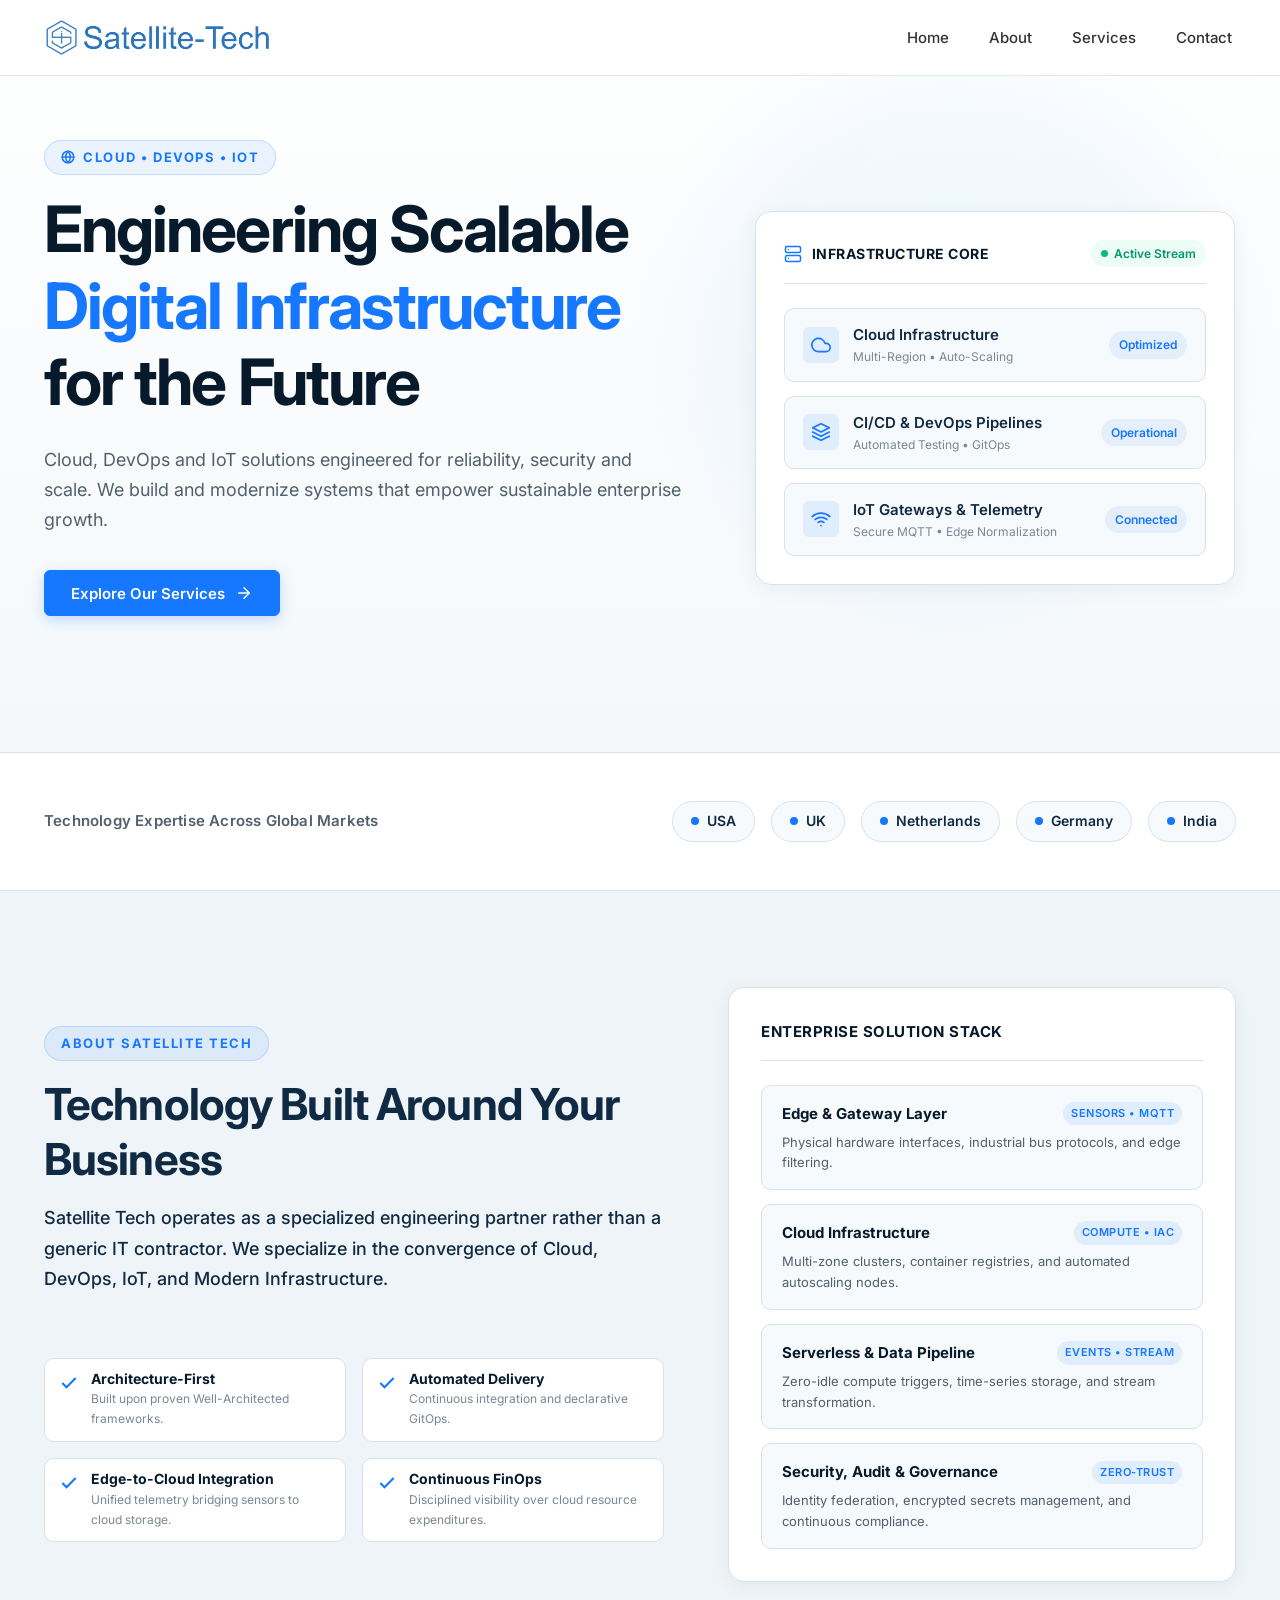
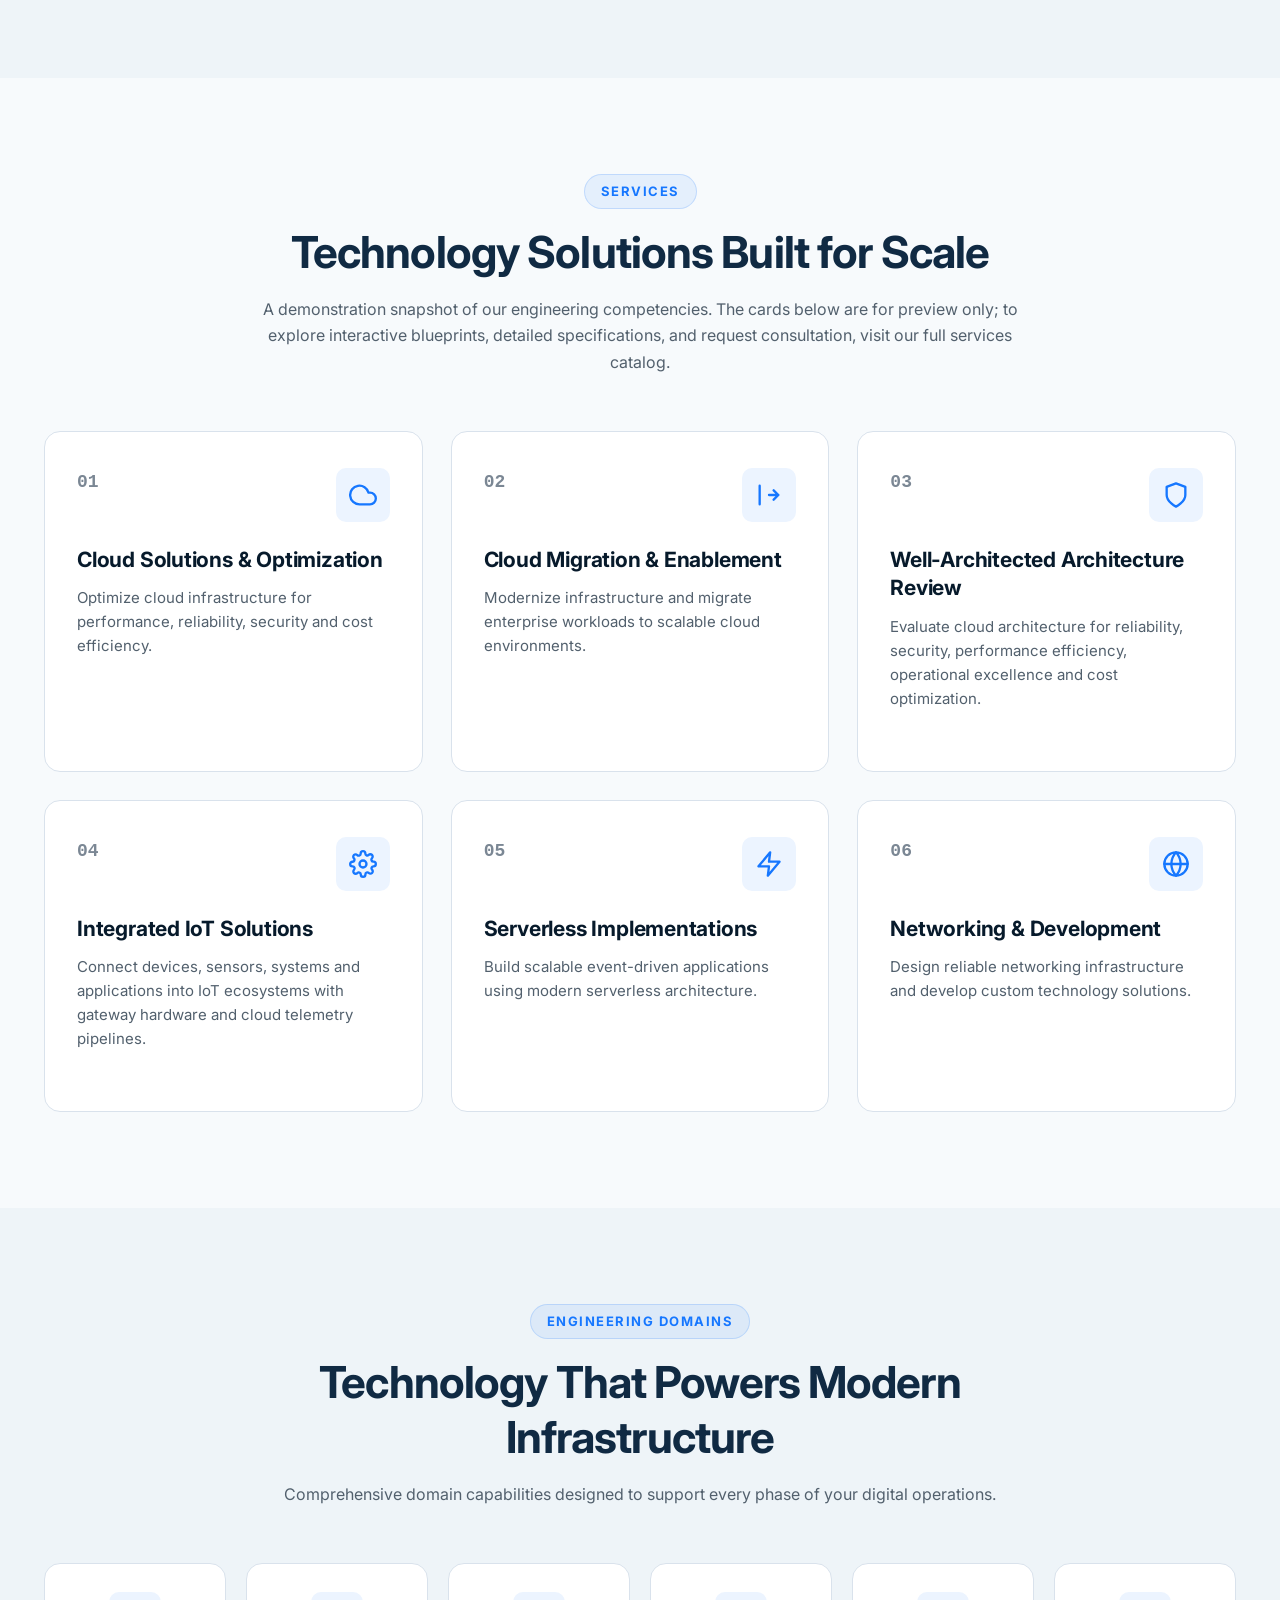
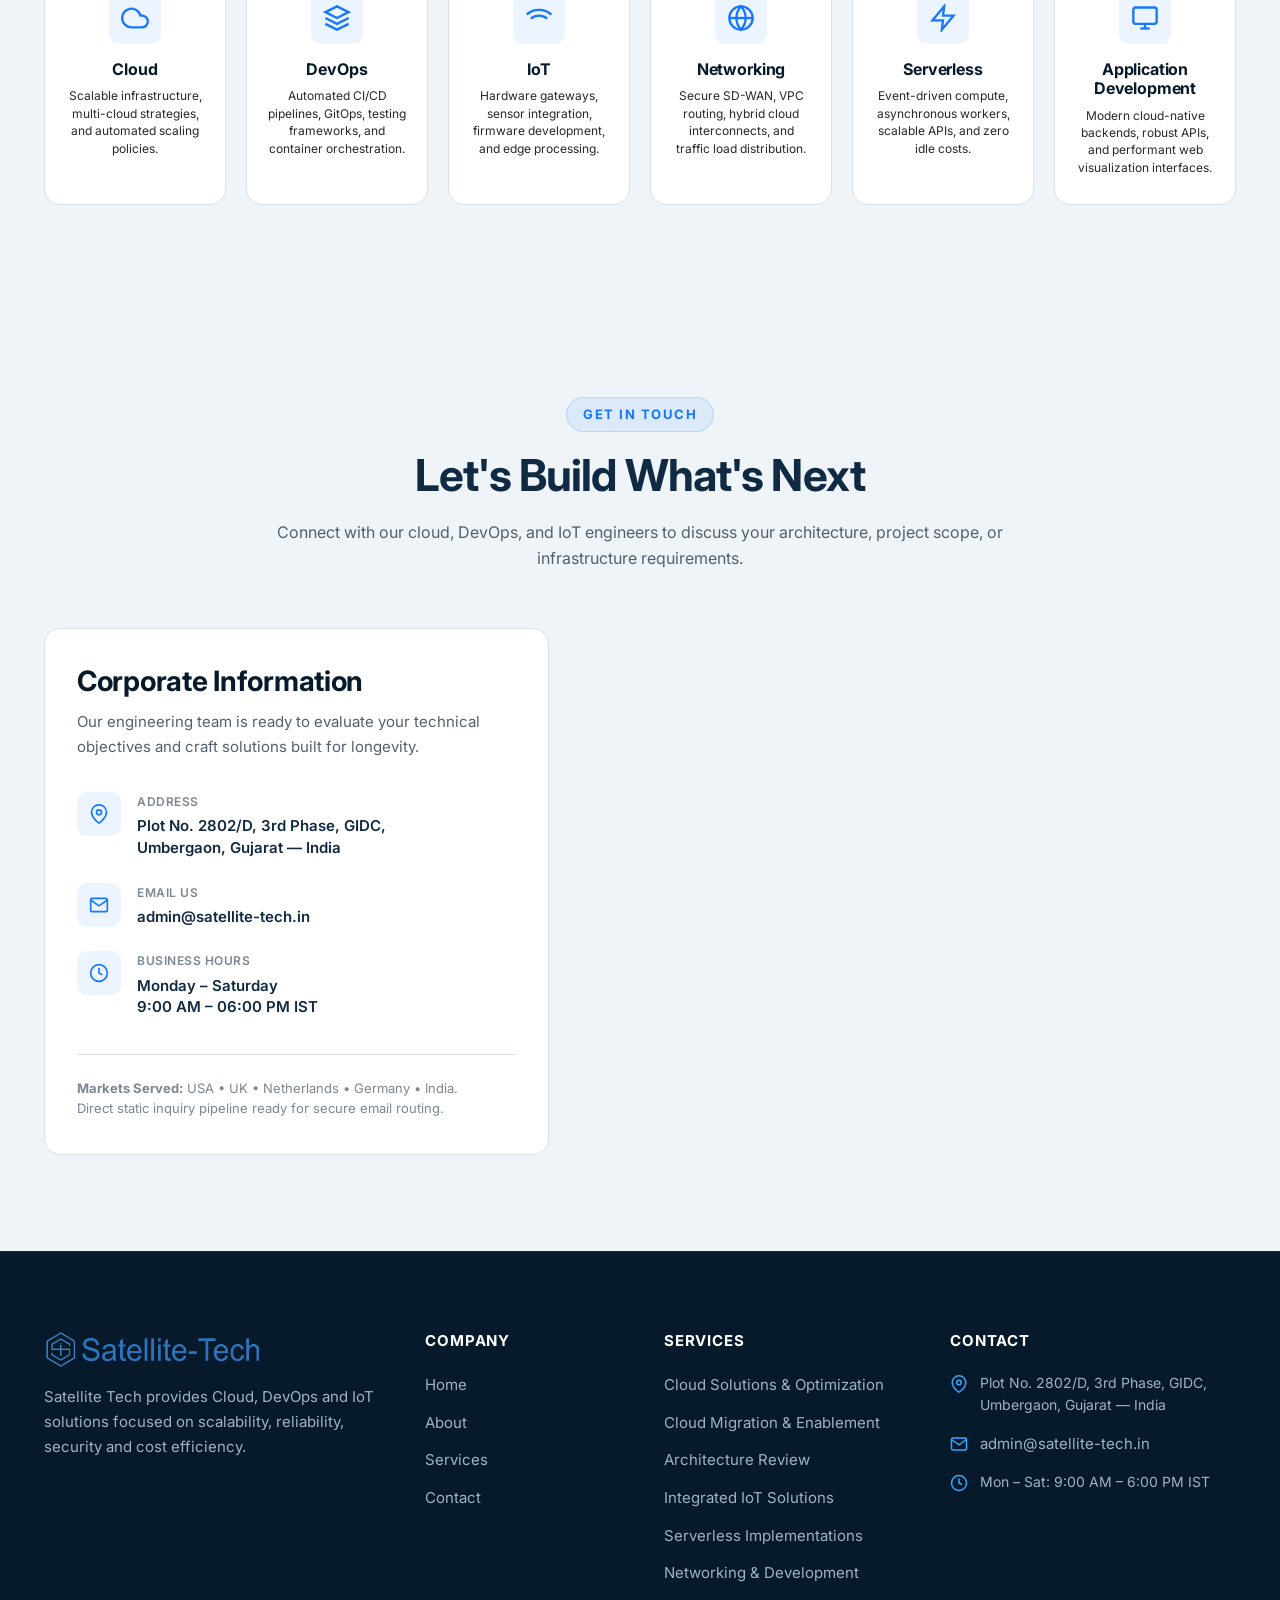
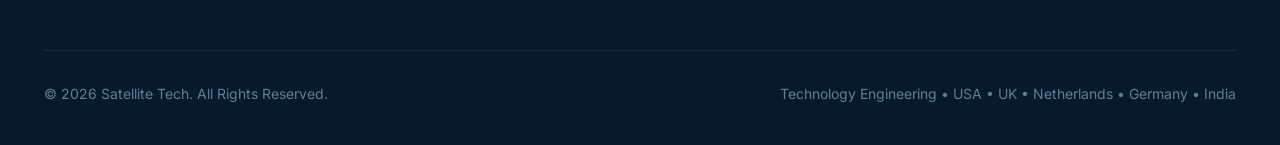
==== index.html @ b2ad5c47 "first commit" ====
<!DOCTYPE html>
<html lang="en">
<head>
  <meta charset="UTF-8">
  <meta name="viewport" content="width=device-width, initial-scale=1.0">
  <title>Satellite Tech | Cloud, DevOps &amp; IoT Solutions</title>
  
  <!-- SEO & OpenGraph Meta Tags -->
  <meta name="description" content="Satellite Tech delivers scalable, secure and cost-efficient Cloud, DevOps, IoT, serverless and networking solutions for modern businesses.">
  <meta name="keywords" content="Cloud Solutions, DevOps, IoT Solutions, Cloud Migration, Well-Architected Review, Serverless, Infrastructure Engineering">
  <meta name="author" content="Satellite Tech">
  
  <meta property="og:title" content="Satellite Tech | Cloud, DevOps &amp; IoT Solutions">
  <meta property="og:description" content="Engineering scalable, reliable and secure digital infrastructure for the future. Cloud, DevOps and IoT solutions built for scale.">
  <meta property="og:type" content="website">
  <meta property="og:url" content="https://satellite-tech.in">
  <meta property="og:image" content="images/logo.png">
  
  <meta name="twitter:card" content="summary_large_image">
  <meta name="twitter:title" content="Satellite Tech | Cloud, DevOps &amp; IoT Solutions">
  <meta name="twitter:description" content="Cloud, DevOps and IoT solutions engineered for reliability, security and scale.">
  
  <link rel="icon" type="image/svg+xml" href="favicon.png">
  
  <!-- Google Fonts: Inter -->
  <link rel="preconnect" href="https://fonts.googleapis.com">
  <link rel="preconnect" href="https://fonts.gstatic.com" crossorigin>
  <link href="https://fonts.googleapis.com/css2?family=Inter:wght@400;500;600;700&display=swap" rel="stylesheet">
  
  <!-- Main Stylesheet -->
  <link rel="stylesheet" href="css/style.css">
  
  <!-- Main JavaScript Engine -->
  <script src="js/script.js" defer></script>
</head>
<body>

  <header class="navbar" id="navbar">
    <div class="container navbar__inner">
      <a href="index.html" class="navbar__brand" aria-label="Satellite Tech Home">
        <img src="images/logo.png" alt="Satellite Tech Logo" class="navbar__logo" width="210" height="42">
      </a>
      
      <nav class="navbar__menu" id="nav-menu" aria-label="Primary Navigation">
        <a href="index.html" class="navbar__link active">Home</a>
        <a href="about.html" class="navbar__link">About</a>
        <a href="services.html" class="navbar__link">Services</a>
     
        <a href="contact.html" class="navbar__link">Contact</a>
      </nav>

          <button
            class="navbar__toggle"
            type="button"
            aria-label="Open navigation menu"
            aria-expanded="false"
            aria-controls="nav-menu">
            <span></span>
            <span></span>
            <span></span>
          </button>
    </div>
  </header>

  <main>
    <!-- =======================================================================
         HERO SECTION
         ======================================================================= -->
    <section class="hero" id="hero">
      <div class="container">
        <div class="hero__grid">
          <div class="hero__content reveal">
            <div class="section-tag">
              <svg width="14" height="14" viewBox="0 0 24 24" fill="none" stroke="currentColor" stroke-width="2.5" stroke-linecap="round" stroke-linejoin="round">
                <circle cx="12" cy="12" r="10"></circle>
                <line x1="2" y1="12" x2="22" y2="12"></line>
                <path d="M12 2a15.3 15.3 0 0 1 4 10 15.3 15.3 0 0 1-4 10 15.3 15.3 0 0 1-4-10 15.3 15.3 0 0 1 4-10z"></path>
              </svg>
              CLOUD &bull; DEVOPS &bull; IoT
            </div>
            
            <h1 class="hero__headline">
              Engineering Scalable <span class="hero__headline-accent">Digital Infrastructure</span> for the Future
            </h1>
            
            <p class="hero__lead">
              Cloud, DevOps and IoT solutions engineered for reliability, security and scale. We build and modernize systems that empower sustainable enterprise growth.
            </p>
            
            <div class="hero__actions">
              <a href="services.html" class="btn btn-primary">
                Explore Our Services
                <svg width="18" height="18" viewBox="0 0 24 24" fill="none" stroke="currentColor" stroke-width="2" stroke-linecap="round" stroke-linejoin="round">
                  <line x1="5" y1="12" x2="19" y2="12"></line>
                  <polyline points="12 5 19 12 12 19"></polyline>
                </svg>
              </a>
            </div>
          </div>

          <!-- Hero Abstract Visual -->
          <div class="hero__visual reveal reveal-delay-1">
            <div class="hero-schematic">
              <div class="schematic__header">
                <div class="schematic__title">
                  <svg width="18" height="18" viewBox="0 0 24 24" fill="none" stroke="#1677FF" stroke-width="2" stroke-linecap="round" stroke-linejoin="round">
                    <rect x="2" y="2" width="20" height="8" rx="2" ry="2"></rect>
                    <rect x="2" y="14" width="20" height="8" rx="2" ry="2"></rect>
                    <line x1="6" y1="6" x2="6.01" y2="6"></line>
                    <line x1="6" y1="18" x2="6.01" y2="18"></line>
                  </svg>
                  <span>Infrastructure Core</span>
                </div>
                <span class="schematic__live-badge">
                  <span class="live-dot"></span>
                  Active Stream
                </span>
              </div>

              <div class="schematic__nodes">
                <div class="schematic__node-card">
                  <div class="schematic__node-info">
                    <div class="schematic__node-icon">
                      <svg width="20" height="20" viewBox="0 0 24 24" fill="none" stroke="currentColor" stroke-width="2" stroke-linecap="round" stroke-linejoin="round">
                        <path d="M18 10h-1.26A8 8 0 1 0 9 20h9a5 5 0 0 0 0-10z"></path>
                      </svg>
                    </div>
                    <div>
                      <div class="schematic__node-title">Cloud Infrastructure</div>
                      <div class="schematic__node-metric">Multi-Region &bull; Auto-Scaling</div>
                    </div>
                  </div>
                  <span class="schematic__node-status">Optimized</span>
                </div>

                <div class="schematic__node-card">
                  <div class="schematic__node-info">
                    <div class="schematic__node-icon">
                      <svg width="20" height="20" viewBox="0 0 24 24" fill="none" stroke="currentColor" stroke-width="2" stroke-linecap="round" stroke-linejoin="round">
                        <polygon points="12 2 2 7 12 12 22 7 12 2"></polygon>
                        <polyline points="2 17 12 22 22 17"></polyline>
                        <polyline points="2 12 12 17 22 12"></polyline>
                      </svg>
                    </div>
                    <div>
                      <div class="schematic__node-title">CI/CD &amp; DevOps Pipelines</div>
                      <div class="schematic__node-metric">Automated Testing &bull; GitOps</div>
                    </div>
                  </div>
                  <span class="schematic__node-status">Operational</span>
                </div>

                <div class="schematic__node-card">
                  <div class="schematic__node-info">
                    <div class="schematic__node-icon">
                      <svg width="20" height="20" viewBox="0 0 24 24" fill="none" stroke="currentColor" stroke-width="2" stroke-linecap="round" stroke-linejoin="round">
                        <path d="M5 12.55a11 11 0 0 1 14.08 0"></path>
                        <path d="M1.42 9a16 16 0 0 1 21.16 0"></path>
                        <path d="M8.53 16.11a6 6 0 0 1 6.95 0"></path>
                        <line x1="12" y1="20" x2="12.01" y2="20"></line>
                      </svg>
                    </div>
                    <div>
                      <div class="schematic__node-title">IoT Gateways &amp; Telemetry</div>
                      <div class="schematic__node-metric">Secure MQTT &bull; Edge Normalization</div>
                    </div>
                  </div>
                  <span class="schematic__node-status">Connected</span>
                </div>
              </div>
            </div>
          </div>
        </div>
      </div>
    </section>

    <!-- =======================================================================
         TRUST / GLOBAL PRESENCE SECTION
         ======================================================================= -->
    <section class="trust" aria-label="Global Presence">
      <div class="container">
        <div class="trust__inner">
          <div class="trust__label">
            Technology Expertise Across Global Markets
          </div>
          <div class="trust__markets">
            <div class="market-badge">
              <span class="market-dot"></span>
              <span>USA</span>
            </div>
            <div class="market-badge">
              <span class="market-dot"></span>
              <span>UK</span>
            </div>
            <div class="market-badge">
              <span class="market-dot"></span>
              <span>Netherlands</span>
            </div>
            <div class="market-badge">
              <span class="market-dot"></span>
              <span>Germany</span>
            </div>
            <div class="market-badge">
              <span class="market-dot"></span>
              <span>India</span>
            </div>
          </div>
        </div>
      </div>
    </section>

    <!-- =======================================================================
         ABOUT SECTION
         ======================================================================= -->
    <section class="section section--light" id="about">
      <div class="container">
        <div class="about__grid">
          <!-- Left: Narrative -->
          <div class="reveal">
            <div class="section-tag">About Satellite Tech</div>
            <h2 class="section-title">Technology Built Around Your Business</h2>
            <p class="about__lead">
              Satellite Tech operates as a specialized engineering partner rather than a generic IT contractor. We specialize in the convergence of Cloud, DevOps, IoT, and Modern Infrastructure.
              <br>
              <br>
            </p>

            <div class="about__pillars">
              <div class="pillar-item">
                <div class="pillar-icon">
                  <svg width="20" height="20" viewBox="0 0 24 24" fill="none" stroke="currentColor" stroke-width="2.5"><polyline points="20 6 9 17 4 12"></polyline></svg>
                </div>
                <div>
                  <h5>Architecture-First</h5>
                  <p>Built upon proven Well-Architected frameworks.</p>
                </div>
              </div>

              <div class="pillar-item">
                <div class="pillar-icon">
                  <svg width="20" height="20" viewBox="0 0 24 24" fill="none" stroke="currentColor" stroke-width="2.5"><polyline points="20 6 9 17 4 12"></polyline></svg>
                </div>
                <div>
                  <h5>Automated Delivery</h5>
                  <p>Continuous integration and declarative GitOps.</p>
                </div>
              </div>

              <div class="pillar-item">
                <div class="pillar-icon">
                  <svg width="20" height="20" viewBox="0 0 24 24" fill="none" stroke="currentColor" stroke-width="2.5"><polyline points="20 6 9 17 4 12"></polyline></svg>
                </div>
                <div>
                  <h5>Edge-to-Cloud Integration</h5>
                  <p>Unified telemetry bridging sensors to cloud storage.</p>
                </div>
              </div>

              <div class="pillar-item">
                <div class="pillar-icon">
                  <svg width="20" height="20" viewBox="0 0 24 24" fill="none" stroke="currentColor" stroke-width="2.5"><polyline points="20 6 9 17 4 12"></polyline></svg>
                </div>
                <div>
                  <h5>Continuous FinOps</h5>
                  <p>Disciplined visibility over cloud resource expenditures.</p>
                </div>
              </div>
            </div>
          </div>

          <!-- Right: Architecture Stack Schematic -->
          <div class="reveal reveal-delay-1">
            <div class="about__visual-card">
              <div class="about-schematic__header">
                <span class="about-schematic__title">Enterprise Solution Stack</span>
              </div>

              <div class="about-schematic__layers">
                <div class="schematic-layer">
                  <div class="schematic-layer__top">
                    <span class="schematic-layer__name">Edge &amp; Gateway Layer</span>
                    <span class="schematic-layer__badge">Sensors &bull; MQTT</span>
                  </div>
                  <div class="schematic-layer__desc">Physical hardware interfaces, industrial bus protocols, and edge filtering.</div>
                </div>

                <div class="schematic-layer">
                  <div class="schematic-layer__top">
                    <span class="schematic-layer__name">Cloud Infrastructure</span>
                    <span class="schematic-layer__badge">Compute &bull; IaC</span>
                  </div>
                  <div class="schematic-layer__desc">Multi-zone clusters, container registries, and automated autoscaling nodes.</div>
                </div>

                <div class="schematic-layer">
                  <div class="schematic-layer__top">
                    <span class="schematic-layer__name">Serverless &amp; Data Pipeline</span>
                    <span class="schematic-layer__badge">Events &bull; Stream</span>
                  </div>
                  <div class="schematic-layer__desc">Zero-idle compute triggers, time-series storage, and stream transformation.</div>
                </div>

                <div class="schematic-layer">
                  <div class="schematic-layer__top">
                    <span class="schematic-layer__name">Security, Audit &amp; Governance</span>
                    <span class="schematic-layer__badge">Zero-Trust</span>
                  </div>
                  <div class="schematic-layer__desc">Identity federation, encrypted secrets management, and continuous compliance.</div>
                </div>
              </div>
            </div>
          </div>
        </div>
      </div>
    </section>

    <section class="section" id="services">
      <div class="container">
        <div class="section-header reveal">
          <div class="section-tag">Services</div>
          <h2 class="section-title">Technology Solutions Built for Scale</h2>
          <p class="section-description">
            A demonstration snapshot of our engineering competencies. The cards below are for preview only; to explore interactive blueprints, detailed specifications, and request consultation, visit our full services catalog.
          </p>
        </div>

        <div class="services-grid">
          <!-- Service 01 (Demo Only) -->
          <article class="service-card">
            <div class="service-card__top">
              <span class="service-card__number">01</span>
              <div class="service-card__icon-wrapper" aria-hidden="true">
                <svg width="28" height="28" viewBox="0 0 24 24" fill="none" stroke="currentColor" stroke-width="2" stroke-linecap="round" stroke-linejoin="round">
                  <path d="M18 10h-1.26A8 8 0 1 0 9 20h9a5 5 0 0 0 0-10z"></path>
                </svg>
              </div>
            </div>
            <h3 class="service-card__title">Cloud Solutions &amp; Optimization</h3>
            <p class="service-card__description">
              Optimize cloud infrastructure for performance, reliability, security and cost efficiency.
            </p>
            <!-- <div class="service-card__features">
              <div class="service-card__feature-item">
                <svg width="14" height="14" viewBox="0 0 24 24" fill="none" stroke="currentColor" stroke-width="2.5"><polyline points="20 6 9 17 4 12"></polyline></svg>
                <span>Infrastructure as Code (IaC)</span>
              </div>
              <div class="service-card__feature-item">
                <svg width="14" height="14" viewBox="0 0 24 24" fill="none" stroke="currentColor" stroke-width="2.5"><polyline points="20 6 9 17 4 12"></polyline></svg>
                <span>FinOps &amp; Resource Right-Sizing</span>
              </div>
            </div> -->

          </article>

          <!-- Service 02 (Demo Only) -->
          <article class="service-card ">
            <div class="service-card__top">
              <span class="service-card__number">02</span>
              <div class="service-card__icon-wrapper" aria-hidden="true">
                <svg width="28" height="28" viewBox="0 0 24 24" fill="none" stroke="currentColor" stroke-width="2" stroke-linecap="round" stroke-linejoin="round">
                  <path d="M16 16l4-4-4-4M12 12h8M4 4v16"></path>
                </svg>
              </div>
            </div>
            <h3 class="service-card__title">Cloud Migration &amp; Enablement</h3>
            <p class="service-card__description">
              Modernize infrastructure and migrate enterprise workloads to scalable cloud environments.
            </p>
            <!-- <div class="service-card__features">
              <div class="service-card__feature-item">
                <svg width="14" height="14" viewBox="0 0 24 24" fill="none" stroke="currentColor" stroke-width="2.5"><polyline points="20 6 9 17 4 12"></polyline></svg>
                <span>Workload Discovery &amp; Readiness</span>
              </div>
              <div class="service-card__feature-item">
                <svg width="14" height="14" viewBox="0 0 24 24" fill="none" stroke="currentColor" stroke-width="2.5"><polyline points="20 6 9 17 4 12"></polyline></svg>
                <span>Zero-Downtime Data Cutover</span>
              </div>
            </div> -->

          </article>

          <!-- Service 03 (Demo Only) -->
          <article class="service-card">
            <div class="service-card__top">
              <span class="service-card__number">03</span>
              <div class="service-card__icon-wrapper" aria-hidden="true">
                <svg width="28" height="28" viewBox="0 0 24 24" fill="none" stroke="currentColor" stroke-width="2" stroke-linecap="round" stroke-linejoin="round">
                  <path d="M12 22s8-4 8-10V5l-8-3-8 3v7c0 6 8 10 8 10z"></path>
                </svg>
              </div>
            </div>
            <h3 class="service-card__title">Well-Architected Architecture Review</h3>
            <p class="service-card__description">
              Evaluate cloud architecture for reliability, security, performance efficiency, operational excellence and cost optimization.
            </p>
            <!-- <div class="service-card__features">
              <div class="service-card__feature-item">
                <svg width="14" height="14" viewBox="0 0 24 24" fill="none" stroke="currentColor" stroke-width="2.5"><polyline points="20 6 9 17 4 12"></polyline></svg>
                <span>Full 5-Pillar Architectural Audit</span>
              </div>
              <div class="service-card__feature-item">
                <svg width="14" height="14" viewBox="0 0 24 24" fill="none" stroke="currentColor" stroke-width="2.5"><polyline points="20 6 9 17 4 12"></polyline></svg>
                <span>Remediation Roadmap &amp; Risk Matrix</span>
              </div>
            </div> -->

          </article>

          <!-- Service 04 (Demo Only) -->
          <article class="service-card">
            <div class="service-card__top">
              <span class="service-card__number">04</span>
              <div class="service-card__icon-wrapper" aria-hidden="true">
                <svg width="28" height="28" viewBox="0 0 24 24" fill="none" stroke="currentColor" stroke-width="2" stroke-linecap="round" stroke-linejoin="round">
                  <circle cx="12" cy="12" r="3"></circle>
                  <path d="M19.4 15a1.65 1.65 0 0 0 .33 1.82l.06.06a2 2 0 0 1 0 2.83 2 2 0 0 1-2.83 0l-.06-.06a1.65 1.65 0 0 0-1.82-.33 1.65 1.65 0 0 0-1 1.51V21a2 2 0 0 1-2 2 2 2 0 0 1-2-2v-.09A1.65 1.65 0 0 0 9 19.4a1.65 1.65 0 0 0-1.82.33l-.06.06a2 2 0 0 1-2.83 0 2 2 0 0 1 0-2.83l.06-.06a1.65 1.65 0 0 0 .33-1.82 1.65 1.65 0 0 0-1.51-1H3a2 2 0 0 1-2-2 2 2 0 0 1 2-2h.09A1.65 1.65 0 0 0 4.6 9a1.65 1.65 0 0 0-.33-1.82l-.06-.06a2 2 0 0 1 0-2.83 2 2 0 0 1 2.83 0l.06.06a1.65 1.65 0 0 0 1.82.33H9a1.65 1.65 0 0 0 1-1.51V3a2 2 0 0 1 2-2 2 2 0 0 1 2 2v.09a1.65 1.65 0 0 0 1 1.51 1.65 1.65 0 0 0 1.82-.33l.06-.06a2 2 0 0 1 2.83 0 2 2 0 0 1 0 2.83l-.06.06a1.65 1.65 0 0 0-.33 1.82V9a1.65 1.65 0 0 0 1.51 1H21a2 2 0 0 1 2 2 2 2 0 0 1-2 2h-.09a1.65 1.65 0 0 0-1.51 1z"></path>
                </svg>
              </div>
            </div>
            <h3 class="service-card__title">Integrated IoT Solutions</h3>
            <p class="service-card__description">
              Connect devices, sensors, systems and applications into IoT ecosystems with gateway hardware and cloud telemetry pipelines.
            </p>
            <!-- <div class="service-card__features">
              <div class="service-card__feature-item">
                <svg width="14" height="14" viewBox="0 0 24 24" fill="none" stroke="currentColor" stroke-width="2.5"><polyline points="20 6 9 17 4 12"></polyline></svg>
                <span>Gateway Hardware &amp; Sensor Interfacing</span>
              </div>
              <div class="service-card__feature-item">
                <svg width="14" height="14" viewBox="0 0 24 24" fill="none" stroke="currentColor" stroke-width="2.5"><polyline points="20 6 9 17 4 12"></polyline></svg>
                <span>Cloud Ingestion &amp; Live Telemetry</span>
              </div>
            </div> -->

          </article>

          <!-- Service 05 (Demo Only) -->
          <article class="service-card">
            <div class="service-card__top">
              <span class="service-card__number">05</span>
              <div class="service-card__icon-wrapper" aria-hidden="true">
                <svg width="28" height="28" viewBox="0 0 24 24" fill="none" stroke="currentColor" stroke-width="2" stroke-linecap="round" stroke-linejoin="round">
                  <polygon points="13 2 3 14 12 14 11 22 21 10 12 10 13 2"></polygon>
                </svg>
              </div>
            </div>
            <h3 class="service-card__title">Serverless Implementations</h3>
            <p class="service-card__description">
              Build scalable event-driven applications using modern serverless architecture.
            </p>
            <!-- <div class="service-card__features">
              <div class="service-card__feature-item">
                <svg width="14" height="14" viewBox="0 0 24 24" fill="none" stroke="currentColor" stroke-width="2.5"><polyline points="20 6 9 17 4 12"></polyline></svg>
                <span>Event-Driven Microservices</span>
              </div>
              <div class="service-card__feature-item">
                <svg width="14" height="14" viewBox="0 0 24 24" fill="none" stroke="currentColor" stroke-width="2.5"><polyline points="20 6 9 17 4 12"></polyline></svg>
                <span>Zero-Idle Compute Architecture</span>
              </div>
            </div> -->

          </article>

          <!-- Service 06 (Demo Only) -->
          <article class="service-card">
            <div class="service-card__top">
              <span class="service-card__number">06</span>
              <div class="service-card__icon-wrapper" aria-hidden="true">
                <svg width="28" height="28" viewBox="0 0 24 24" fill="none" stroke="currentColor" stroke-width="2" stroke-linecap="round" stroke-linejoin="round">
                  <circle cx="12" cy="12" r="10"></circle>
                  <line x1="2" y1="12" x2="22" y2="12"></line>
                  <path d="M12 2a15.3 15.3 0 0 1 4 10 15.3 15.3 0 0 1-4 10 15.3 15.3 0 0 1-4-10 15.3 15.3 0 0 1 4-10z"></path>
                </svg>
              </div>
            </div>
            <h3 class="service-card__title">Networking &amp; Development</h3>
            <p class="service-card__description">
              Design reliable networking infrastructure and develop custom technology solutions.
            </p>
            <!-- <div class="service-card__features">
              <div class="service-card__feature-item">
                <svg width="14" height="14" viewBox="0 0 24 24" fill="none" stroke="currentColor" stroke-width="2.5"><polyline points="20 6 9 17 4 12"></polyline></svg>
                <span>Hybrid Cloud &amp; SD-WAN Topologies</span>
              </div>
              <div class="service-card__feature-item">
                <svg width="14" height="14" viewBox="0 0 24 24" fill="none" stroke="currentColor" stroke-width="2.5"><polyline points="20 6 9 17 4 12"></polyline></svg>
                <span>High-Throughput API Engineering</span>
              </div>
            </div> -->

          </article>
        </div>


      </div>
    </section>

    <!-- =======================================================================
         TECHNOLOGY CAPABILITIES
         ======================================================================= -->
    <section class="section section--light" id="technology">
      <div class="container">
        <div class="section-header reveal">
          <div class="section-tag">Engineering Domains</div>
          <h2 class="section-title">Technology That Powers Modern Infrastructure</h2>
          <p class="section-description">
            Comprehensive domain capabilities designed to support every phase of your digital operations.
          </p>
        </div>

        <div class="tech-grid">
          <div class="tech-card reveal">
            <div class="tech-card__icon">
              <svg width="28" height="28" viewBox="0 0 24 24" fill="none" stroke="currentColor" stroke-width="2"><path d="M18 10h-1.26A8 8 0 1 0 9 20h9a5 5 0 0 0 0-10z"></path></svg>
            </div>
            <h3 class="tech-card__name">Cloud</h3>
            <p class="tech-card__desc">Scalable infrastructure, multi-cloud strategies, and automated scaling policies.</p>
          </div>

          <div class="tech-card reveal reveal-delay-1">
            <div class="tech-card__icon">
              <svg width="28" height="28" viewBox="0 0 24 24" fill="none" stroke="currentColor" stroke-width="2"><polygon points="12 2 2 7 12 12 22 7 12 2"></polygon><polyline points="2 17 12 22 22 17"></polyline><polyline points="2 12 12 17 22 12"></polyline></svg>
            </div>
            <h3 class="tech-card__name">DevOps</h3>
            <p class="tech-card__desc">Automated CI/CD pipelines, GitOps, testing frameworks, and container orchestration.</p>
          </div>

          <div class="tech-card reveal reveal-delay-2">
            <div class="tech-card__icon">
              <svg width="28" height="28" viewBox="0 0 24 24" fill="none" stroke="currentColor" stroke-width="2"><path d="M5 12.55a11 11 0 0 1 14.08 0"></path><path d="M1.42 9a16 16 0 0 1 21.16 0"></path><line x1="12" y1="20" x2="12.01" y2="20"></line></svg>
            </div>
            <h3 class="tech-card__name">IoT</h3>
            <p class="tech-card__desc">Hardware gateways, sensor integration, firmware development, and edge processing.</p>
          </div>

          <div class="tech-card reveal">
            <div class="tech-card__icon">
              <svg width="28" height="28" viewBox="0 0 24 24" fill="none" stroke="currentColor" stroke-width="2"><circle cx="12" cy="12" r="10"></circle><line x1="2" y1="12" x2="22" y2="12"></line><path d="M12 2a15.3 15.3 0 0 1 4 10 15.3 15.3 0 0 1-4 10 15.3 15.3 0 0 1-4-10 15.3 15.3 0 0 1 4-10z"></path></svg>
            </div>
            <h3 class="tech-card__name">Networking</h3>
            <p class="tech-card__desc">Secure SD-WAN, VPC routing, hybrid cloud interconnects, and traffic load distribution.</p>
          </div>

          <div class="tech-card reveal reveal-delay-1">
            <div class="tech-card__icon">
              <svg width="28" height="28" viewBox="0 0 24 24" fill="none" stroke="currentColor" stroke-width="2"><polygon points="13 2 3 14 12 14 11 22 21 10 12 10 13 2"></polygon></svg>
            </div>
            <h3 class="tech-card__name">Serverless</h3>
            <p class="tech-card__desc">Event-driven compute, asynchronous workers, scalable APIs, and zero idle costs.</p>
          </div>

          <div class="tech-card reveal reveal-delay-2">
            <div class="tech-card__icon">
              <svg width="28" height="28" viewBox="0 0 24 24" fill="none" stroke="currentColor" stroke-width="2"><rect x="2" y="3" width="20" height="14" rx="2" ry="2"></rect><line x1="8" y1="21" x2="16" y2="21"></line><line x1="12" y1="17" x2="12" y2="21"></line></svg>
            </div>
            <h3 class="tech-card__name">Application Development</h3>
            <p class="tech-card__desc">Modern cloud-native backends, robust APIs, and performant web visualization interfaces.</p>
          </div>
        </div>
      </div>
    </section>

    <!-- =======================================================================
         WORK PROCESS
         ======================================================================= -->
    
    <!-- =======================================================================
         CONTACT SECTION
         ======================================================================= -->
    <section class="section section--light" id="contact">
      <div class="container">
        <div class="section-header reveal">
          <div class="section-tag">Get in Touch</div>
          <h2 class="section-title">Let's Build What's Next</h2>
          <p class="section-description">
            Connect with our cloud, DevOps, and IoT engineers to discuss your architecture, project scope, or infrastructure requirements.
          </p>
        </div>

        <div class="contact__grid">

          
          <!-- Left: Contact Details -->
          <div class="service-card">
            <h3 class="contact__headline">Corporate Information</h3>
            <p class="contact__lead">
              Our engineering team is ready to evaluate your technical objectives and craft solutions built for longevity.
            </p>

            <div class="contact__methods">
              <div class="contact-method">
                <div class="contact-method__icon">
                  <svg width="20" height="20" viewBox="0 0 24 24" fill="none" stroke="currentColor" stroke-width="2">
                    <path d="M21 10c0 7-9 13-9 13s-9-6-9-13a9 9 0 0 1 18 0z"></path>
                    <circle cx="12" cy="10" r="3"></circle>
                  </svg>
                </div>
                <div>
                  <div class="contact-method__label"> Address</div>
                  <div class="contact-method__value">
                    Plot No. 2802/D, 3rd Phase, GIDC,<br>
                    Umbergaon, Gujarat — India
                  </div>
                </div>
              </div>

              <div class="contact-method">
                <div class="contact-method__icon">
                  <svg width="20" height="20" viewBox="0 0 24 24" fill="none" stroke="currentColor" stroke-width="2">
                    <path d="M4 4h16c1.1 0 2 .9 2 2v12c0 1.1-.9 2-2 2H4c-1.1 0-2-.9-2-2V6c0-1.1.9-2 2-2z"></path>
                    <polyline points="22,6 12,13 2,6"></polyline>
                  </svg>
                </div>
                <div>
                  <div class="contact-method__label">Email Us</div>
                  <div class="contact-method__value">
                    <a href="mailto:admin@satellite-tech.in">admin@satellite-tech.in</a>
                  </div>
                </div>
              </div>

              <div class="contact-method">
                <div class="contact-method__icon">
                  <svg width="20" height="20" viewBox="0 0 24 24" fill="none" stroke="currentColor" stroke-width="2">
                    <circle cx="12" cy="12" r="10"></circle>
                    <polyline points="12 6 12 12 16 14"></polyline>
                  </svg>
                </div>
                <div>
                  <div class="contact-method__label">Business Hours</div>
                  <div class="contact-method__value">
                    Monday – Saturday<br>
                    9:00 AM – 06:00 PM IST
                  </div>
                </div>
              </div>
            </div>

            <div class="contact__meta">
              <strong>Markets Served:</strong> USA &bull; UK &bull; Netherlands &bull; Germany &bull; India.<br>
              Direct static inquiry pipeline ready for secure email routing.
            </div>
          </div>
    
   
    <!-- Right: Google Map -->
    <div class="map-container">
        <iframe
            src="https://www.google.com/maps/embed?pb=!1m14!1m8!1m3!1d36863.90370126561!2d72.753964!3d20.1797013!3m2!1i1024!2i768!4f13.1!3m3!1m2!1s0x3be72b8c3f7fb4bb%3A0x7b27574147b94075!2sSATELLITE-TECH!5e1!3m2!1sen!2sin!4v1788845503125!5m2!1sen!2sin"
            width="100%"
            height="100%"
            style="border:0;"
            allowfullscreen=""
            loading="lazy"
            referrerpolicy="strict-origin-when-cross-origin">
        </iframe>
    </div>

              <!-- Inline Status Feedback Box -->
              <div id="form-status" class="form-status" role="status" aria-live="polite"></div>
            </form>
          </div>
        </div>
      </div>
    </section>
  </main>

  <!-- =========================================================================
       FOOTER
       ========================================================================= -->
  <footer class="footer">
    <div class="container">
      <div class="footer__grid">
        <!-- Col 1: Bio -->
        <div class="footer__brand">
          <img src="images/logo.png" alt="Satellite Tech Logo" class="footer__logo" width="220" height="44">
          <p class="footer__bio">
            Satellite Tech provides Cloud, DevOps and IoT solutions focused on scalability, reliability, security and cost efficiency.
          </p>
        </div>

        <!-- Col 2: Company -->
        <div>
          <h4 class="footer__col-title">Company</h4>
          <ul class="footer__links">
            <li><a href="index.html" class="footer__link">Home</a></li>
            <li><a href="about.html" class="footer__link">About</a></li>
            <li><a href="services.html" class="footer__link">Services</a></li>
            <li><a href="contact.html" class="footer__link">Contact</a></li>
          </ul>
        </div>

        <!-- Col 3: Services -->
        <div>
          <h4 class="footer__col-title">Services</h4>
          <ul class="footer__links">
            <li><a href="service-cloud-solutions.html" class="footer__link">Cloud Solutions &amp; Optimization</a></li>
            <li><a href="service-cloud-migration.html" class="footer__link">Cloud Migration &amp; Enablement</a></li>
            <li><a href="service-architecture-review.html" class="footer__link">Architecture Review</a></li>
            <li><a href="service-iot-solutions.html" class="footer__link">Integrated IoT Solutions</a></li>
            <li><a href="service-serverless.html" class="footer__link">Serverless Implementations</a></li>
            <li><a href="service-networking-development.html" class="footer__link">Networking &amp; Development</a></li>
          </ul>
        </div>

        <!-- Col 4: Contact -->
        <div>
          <h4 class="footer__col-title">Contact</h4>
          <div class="footer__contact-item">
            <svg width="18" height="18" viewBox="0 0 24 24" fill="none" stroke="currentColor" stroke-width="2">
              <path d="M21 10c0 7-9 13-9 13s-9-6-9-13a9 9 0 0 1 18 0z"></path>
              <circle cx="12" cy="10" r="3"></circle>
            </svg>
            <span>Plot No. 2802/D, 3rd Phase, GIDC, Umbergaon, Gujarat — India</span>
          </div>

          <div class="footer__contact-item">
            <svg width="18" height="18" viewBox="0 0 24 24" fill="none" stroke="currentColor" stroke-width="2">
              <path d="M4 4h16c1.1 0 2 .9 2 2v12c0 1.1-.9 2-2 2H4c-1.1 0-2-.9-2-2V6c0-1.1.9-2 2-2z"></path>
              <polyline points="22,6 12,13 2,6"></polyline>
            </svg>
            <a href="mailto:admin@satellite-tech.in" class="footer__link">admin@satellite-tech.in</a>
          </div>

          <div class="footer__contact-item">
            <svg width="18" height="18" viewBox="0 0 24 24" fill="none" stroke="currentColor" stroke-width="2">
              <circle cx="12" cy="12" r="10"></circle>
              <polyline points="12 6 12 12 16 14"></polyline>
            </svg>
            <span>Mon – Sat: 9:00 AM – 6:00 PM IST</span>
          </div>
        </div>
      </div>

      <div class="footer__bottom">
        <div>&copy; <span id="current-year">2026</span> Satellite Tech. All Rights Reserved.</div>
        <div>
          Technology Engineering &bull; USA &bull; UK &bull; Netherlands &bull; Germany &bull; India
        </div>
      </div>
    </div>
  </footer>

  <!-- =========================================================================
       SERVICE DETAIL MODAL
       ========================================================================= -->
  <div class="modal" id="service-modal" role="dialog" aria-modal="true" aria-hidden="true" aria-labelledby="modal-title">
    <div class="modal__card">
      <button class="modal__close" id="modal-close" aria-label="Close modal">
        <svg width="20" height="20" viewBox="0 0 24 24" fill="none" stroke="currentColor" stroke-width="2.5" stroke-linecap="round" stroke-linejoin="round">
          <line x1="18" y1="6" x2="6" y2="18"></line>
          <line x1="6" y1="6" x2="18" y2="18"></line>
        </svg>
      </button>

      <span class="modal__badge" id="modal-tag">Service Scope</span>
      <h3 class="modal__title" id="modal-title">Service Details</h3>
      <p class="modal__body" id="modal-body">Description text</p>

      <div class="modal__highlights" id="modal-highlights">
        <!-- Populated dynamically by script.js -->
      </div>

      <div style="display: flex; gap: 12px; justify-content: flex-end; flex-wrap: wrap;">
        <button type="button" class="btn btn-secondary" onclick="document.getElementById('modal-close').click();">
          Close
        </button>
        <a href="#" class="btn btn-secondary" id="modal-view-page-btn">
          Explore Dedicated Page &rarr;
        </a>
        <a href="contact.html" class="btn btn-primary" id="modal-inquire-btn">
          Inquire About This Service &rarr;
        </a>
      </div>
    </div>
  </div>

</body>
</html>
---- css/style.css ----
/* ==========================================================================
   SATELLITE TECH — OFFICIAL WEBSITE STYLESHEET
   Clean, Modern Vanilla CSS Architecture
   ========================================================================== */

/* --------------------------------------------------------------------------
   1. RESET & BOX SIZING
   -------------------------------------------------------------------------- */
*, *::before, *::after {
  box-sizing: border-box;
  margin: 0;
  padding: 0;
}

html {
  font-size: 16px;
  scroll-behavior: smooth;
  -webkit-text-size-adjust: 100%;
  text-rendering: optimizeLegibility;
}

body {
  font-family: 'Inter', -apple-system, BlinkMacSystemFont, 'Segoe UI', Roboto, Helvetica, Arial, sans-serif;
  background-color: var(--background);
  color: var(--text-primary);
  line-height: 1.6;
  overflow-x: hidden;
  min-height: 100vh;
}

img, svg, picture {
  display: block;
  max-width: 100%;
  height: auto;
}

input, button, textarea, select {
  font: inherit;
}

a {
  color: inherit;
  text-decoration: none;
}

ul, ol {
  list-style: none;
}

button {
  cursor: pointer;
  background: none;
  border: none;
}

/* --------------------------------------------------------------------------
   2. VARIABLES
   -------------------------------------------------------------------------- */
:root {
  --primary-navy: #071A2B;
  --dark-navy: #0B253D;
  --primary-blue: #1677FF;
  --secondary-blue: #35A7FF;
  --accent-cyan: #22D3EE;
  --background: #F7FAFC;
  --light-section: #EEF4F8;
  --text-primary: #102A43;
  --text-secondary: #52606D;
  --muted: #7B8794;
  --border: #D9E2EC;
  --white: #FFFFFF;
  
  /* Additional enterprise functional tokens */
  --card-bg: #FFFFFF;
  --card-shadow: 0 4px 20px rgba(7, 26, 43, 0.05);
  --card-shadow-hover: 0 12px 32px rgba(22, 119, 255, 0.12);
  --transition-fast: 0.2s ease;
  --transition-normal: 0.3s cubic-bezier(0.16, 1, 0.3, 1);
  --radius-sm: 6px;
  --radius-md: 10px;
  --radius-lg: 16px;
  --radius-pill: 9999px;
  --max-width: 1240px;
  --navbar-height: 76px;
}

/* --------------------------------------------------------------------------
   3. GLOBAL STYLES & LAYOUT
   -------------------------------------------------------------------------- */
.container {
  width: 100%;
  max-width: var(--max-width);
  margin-left: auto;
  margin-right: auto;
  padding-left: 24px;
  padding-right: 24px;  
}

.section {
  padding-top: 96px;
  padding-bottom: 96px;
  position: relative;
}

.section--light {
  background-color: var(--light-section);
}

.section--dark {
  background-color: var(--primary-navy);
  color: var(--white);
}

.section-header {
  text-align: center;
  max-width: 760px;
  margin: 0 auto 56px auto;
}

.section-tag {
  display: inline-flex;
  align-items: center;
  gap: 8px;
  background-color: rgba(22, 119, 255, 0.08);
  color: var(--primary-blue);
  font-size: 0.8125rem;
  font-weight: 700;
  letter-spacing: 1.5px;
  text-transform: uppercase;
  padding: 6px 16px;
  border-radius: var(--radius-pill);
  margin-bottom: 16px;
  border: 1px solid rgba(22, 119, 255, 0.18);
}

.section-tag--dark {
  background-color: rgba(34, 211, 238, 0.12);
  color: var(--accent-cyan);
  border-color: rgba(34, 211, 238, 0.25);
}

.section-title {
  font-size: clamp(2rem, 3.5vw, 2.75rem);
  font-weight: 700;
  color: var(--text-primary);
  line-height: 1.25;
  letter-spacing: -0.02em;
  margin-bottom: 16px;
}

.section-title--dark {
  color: var(--white);
}

.section-description {
  font-size: clamp(1rem, 1.2vw, 1.125rem);
  color: var(--text-secondary);
  line-height: 1.65;
}

.section-description--dark {
  color: #9FB3C8;
}

/* --------------------------------------------------------------------------
   4. TYPOGRAPHY
   -------------------------------------------------------------------------- */
h1, h2, h3, h4, h5, h6 {
  color: var(--text-primary);
  font-weight: 700;
  line-height: 1.2;
}

h1 {
  font-size: clamp(2.5rem, 5vw, 4rem);
  letter-spacing: -0.03em;
}

h2 {
  font-size: clamp(2rem, 3.2vw, 2.75rem);
  letter-spacing: -0.02em;
}

h3 {
  font-size: clamp(1.25rem, 1.8vw, 1.5rem);
  letter-spacing: -0.01em;
}

p {
  color: var(--text-secondary);
  line-height: 1.65;
}

/* --------------------------------------------------------------------------
   5. BUTTONS
   -------------------------------------------------------------------------- */
.btn {
  display: inline-flex;
  align-items: center;
  justify-content: center;
  gap: 10px;
  font-size: 0.9375rem;
  font-weight: 600;
  padding: 13px 26px;
  border-radius: var(--radius-sm);
  transition: all var(--transition-normal);
  white-space: nowrap;
  line-height: 1;
}

.btn-primary {
  background-color: var(--primary-blue);
  color: var(--white);
  border: 1px solid var(--primary-blue);
  box-shadow: 0 4px 14px rgba(22, 119, 255, 0.25);
}

.btn-primary:hover {
  background-color: #0d65e0;
  border-color: #0d65e0;
  box-shadow: 0 6px 20px rgba(22, 119, 255, 0.35);
  transform: translateY(-2px);
}

.btn-secondary {
  background-color: var(--white);
  color: var(--primary-navy);
  border: 1px solid var(--border);
}

.btn-secondary:hover {
  background-color: #F0F4F8;
  border-color: #BCCCDC;
  transform: translateY(-2px);
}

.btn-outline-white {
  background-color: transparent;
  color: var(--white);
  border: 1px solid rgba(255, 255, 255, 0.35);
}

.btn-outline-white:hover {
  background-color: rgba(255, 255, 255, 0.1);
  border-color: var(--white);
  transform: translateY(-2px);
}

.btn-accent {
  background-color: var(--accent-cyan);
  color: var(--primary-navy);
  border: 1px solid var(--accent-cyan);
  font-weight: 700;
}

.btn-accent:hover {
  background-color: #67E8F9;
  box-shadow: 0 4px 18px rgba(34, 211, 238, 0.35);
  transform: translateY(-2px);
}

.btn svg {
  transition: transform var(--transition-fast);
}

.btn:hover svg {
  transform: translateX(3px);
}

/* --------------------------------------------------------------------------
   6. NAVBAR
   -------------------------------------------------------------------------- */
.navbar {
  position: fixed;
  top: 0;
  left: 0;
  right: 0;
  height: var(--navbar-height);
  background-color: rgba(255, 255, 255, 0.94);
  backdrop-filter: blur(12px);
  -webkit-backdrop-filter: blur(12px);
  border-bottom: 1px solid rgba(217, 226, 236, 0.8);
  z-index: 1000;
  transition: all var(--transition-normal);
}

.navbar.scrolled {
  background-color: rgba(255, 255, 255, 0.98);
  box-shadow: 0 4px 20px rgba(7, 26, 43, 0.08);
  border-bottom-color: var(--border);
  height: 70px;
}

.navbar__inner {
  display: flex;
  align-items: center;
  justify-content: space-between;
  height: 100%;
}

.navbar__brand {
  display: flex;
  align-items: center;
  gap: 12px;
  font-weight: 700;
  font-size: 1.25rem;
  color: var(--primary-navy);
}

.navbar__logo {
  height: 35px;
  width: auto;
}

.navbar__menu {
  display: flex;
  align-items: center;
  gap: 32px;
}

.navbar__link {
  font-size: 0.9375rem;
  font-weight: 500;
  color: var(--text-secondary);
  transition: color var(--transition-fast);
  position: relative;
  padding: 8px 0;
}

.navbar__link:hover,
.navbar__link.active {
  color: var(--primary-blue);
}

.navbar__link::after {
  content: '';
  position: absolute;
  bottom: 0;
  left: 0;
  width: 0;
  height: 2px;
  background-color: var(--primary-blue);
  transition: width var(--transition-fast);
}

.navbar__link:hover::after,
.navbar__link.active::after {
  width: 100%;
}

.navbar__actions {
  display: flex;
  align-items: center;
  gap: 16px;
}

.navbar__toggle {
  display: none;
  flex-direction: column;
  justify-content: center;
  align-items: center;
  width: 44px;
  height: 44px;
  padding: 8px;
  background: transparent;
  border: 1px solid var(--border);
  border-radius: var(--radius-sm);
  color: var(--primary-navy);
}

.navbar__toggle-bar {
  width: 22px;
  height: 2px;
  background-color: var(--primary-navy);
  margin: 2.5px 0;
  transition: all var(--transition-normal);
}

.navbar__toggle[aria-expanded="true"] .navbar__toggle-bar:nth-child(1) {
  transform: translateY(7px) rotate(45deg);
}

.navbar__toggle[aria-expanded="true"] .navbar__toggle-bar:nth-child(2) {
  opacity: 0;
}

.navbar__toggle[aria-expanded="true"] .navbar__toggle-bar:nth-child(3) {
  transform: translateY(-7px) rotate(-45deg);
}

.navbar__link {
  position: relative;
  text-decoration: none;
  color: #333;
  padding: 8px 4px;
}

.navbar__link::after {
  content: "";
  position: absolute;
  bottom: 0;
  left: 50%;

  width: 0;
  height: 2px;

  background: hsl(209, 87%, 51%);
  border-radius: 10px;

  transform: translateX(-50%);
  transition: width 0.3s ease;
}

.navbar__link:hover {
  color: hsl(209, 87%, 51%);
}

.navbar__link:hover::after {
  width: 100%;
}

/* --------------------------------------------------------------------------
   7. HERO SECTION
   -------------------------------------------------------------------------- */
.hero {
  padding-top: calc(var(--navbar-height) + 64px);
  padding-bottom: 96px;
  background: linear-gradient(180deg, #FFFFFF 0%, #F4F8FA 100%);
  position: relative;
  overflow: hidden;
  border-bottom: 1px solid var(--border);
}

.hero::before {
  content: '';
  position: absolute;
  top: 0;
  right: 0;
  width: 650px;
  height: 650px;
  background: radial-gradient(circle, rgba(34, 211, 238, 0.08) 0%, rgba(22, 119, 255, 0.04) 45%, transparent 70%);
  pointer-events: none;
  z-index: 0;
}

.hero__grid {
  display: grid;
  grid-template-columns: 1.15fr 0.85fr;
  align-items: center;
  gap: 56px;
  position: relative;
  z-index: 1;
}

.hero__content {
  max-width: 640px;
}

.hero__headline {
  margin-bottom: 24px;
  color: var(--primary-navy);
}

.hero__headline-accent {
  color: var(--primary-blue);
  display: inline;
}

.hero__lead {
  font-size: clamp(1.125rem, 1.4vw, 1.25rem);
  color: var(--text-secondary);
  line-height: 1.65;
  margin-bottom: 36px;
}

.hero__actions {
  display: flex;
  flex-wrap: wrap;
  gap: 16px;
  margin-bottom: 40px;
}

.hero__stats {
  display: flex;
  align-items: center;
  gap: 32px;
  padding-top: 28px;
  border-top: 1px solid var(--border);
}

.hero__stat-item {
  display: flex;
  flex-direction: column;
}

.hero__stat-value {
  font-size: 1.5rem;
  font-weight: 700;
  color: var(--primary-navy);
  line-height: 1.2;
}

.hero__stat-label {
  font-size: 0.8125rem;
  font-weight: 500;
  color: var(--muted);
  text-transform: uppercase;
  letter-spacing: 0.5px;
}

/* Hero Abstract Visual */
.hero__visual {
  position: relative;
  display: flex;
  justify-content: center;
  align-items: center;
}

.hero-schematic {
  width: 100%;
  max-width: 480px;
  background-color: var(--white);
  border: 1px solid var(--border);
  border-radius: var(--radius-lg);
  padding: 28px;
  box-shadow: var(--card-shadow);
  position: relative;
}

.schematic__header {
  display: flex;
  align-items: center;
  justify-content: space-between;
  margin-bottom: 24px;
  padding-bottom: 16px;
  border-bottom: 1px solid var(--border);
}

.schematic__title {
  display: flex;
  align-items: center;
  gap: 10px;
  font-size: 0.875rem;
  font-weight: 700;
  color: var(--primary-navy);
  letter-spacing: 0.5px;
  text-transform: uppercase;
}

.schematic__live-badge {
  display: inline-flex;
  align-items: center;
  gap: 6px;
  font-size: 0.75rem;
  font-weight: 600;
  color: #059669;
  background-color: #ECFDF5;
  padding: 4px 10px;
  border-radius: var(--radius-pill);
}

.live-dot {
  width: 7px;
  height: 7px;
  border-radius: 50%;
  background-color: #10B981;
  animation: pulseLive 2s infinite;
}

@keyframes pulseLive {
  0%, 100% { opacity: 1; transform: scale(1); }
  50% { opacity: 0.4; transform: scale(0.85); }
}

.schematic__nodes {
  display: grid;
  grid-template-columns: 1fr;
  gap: 14px;
}

.schematic__node-card {
  display: flex;
  align-items: center;
  justify-content: space-between;
  background-color: var(--background);
  border: 1px solid var(--border);
  border-radius: var(--radius-md);
  padding: 14px 18px;
  transition: all var(--transition-fast);
}

.schematic__node-card:hover {
  border-color: var(--primary-blue);
  background-color: #FFFFFF;
  transform: translateX(4px);
}

.schematic__node-info {
  display: flex;
  align-items: center;
  gap: 14px;
}

.schematic__node-icon {
  width: 36px;
  height: 36px;
  border-radius: var(--radius-sm);
  background-color: rgba(22, 119, 255, 0.1);
  color: var(--primary-blue);
  display: flex;
  align-items: center;
  justify-content: center;
}

.schematic__node-title {
  font-size: 0.9375rem;
  font-weight: 600;
  color: var(--text-primary);
}

.schematic__node-metric {
  font-size: 0.75rem;
  color: var(--muted);
}

.schematic__node-status {
  font-size: 0.75rem;
  font-weight: 600;
  color: var(--primary-blue);
  background-color: rgba(22, 119, 255, 0.08);
  padding: 4px 10px;
  border-radius: var(--radius-pill);
}

.schematic__telemetry {
  display: flex;
  justify-content: space-between;
  margin-top: 18px;
  padding-top: 14px;
  border-top: 1px dashed var(--border);
  font-size: 0.75rem;
  color: var(--text-secondary);
}

.telemetry-tag {
  display: inline-flex;
  align-items: center;
  gap: 4px;
  color: var(--primary-navy);
  font-weight: 600;
}

/* --------------------------------------------------------------------------
   8. TRUST / GLOBAL PRESENCE
   -------------------------------------------------------------------------- */
.trust {
  padding-top: 48px;
  padding-bottom: 48px;
  background-color: var(--white);
  border-bottom: 1px solid var(--border);
}

.trust__inner {
  display: flex;
  align-items: center;
  justify-content: space-between;
  flex-wrap: wrap;
  gap: 24px;
}

.trust__label {
  font-size: 0.9375rem;
  font-weight: 600;
  color: var(--text-secondary);
  letter-spacing: 0.2px;
}

.trust__markets {
  display: flex;
  align-items: center;
  flex-wrap: wrap;
  gap: 16px;
}

.market-badge {
  display: inline-flex;
  align-items: center;
  gap: 8px;
  background-color: var(--background);
  border: 1px solid var(--border);
  padding: 8px 18px;
  border-radius: var(--radius-pill);
  font-size: 0.875rem;
  font-weight: 600;
  color: var(--text-primary);
  transition: all var(--transition-fast);
}

.market-badge:hover {
  background-color: var(--light-section);
  border-color: var(--primary-blue);
  color: var(--primary-blue);
  transform: translateY(-1px);
}

.market-dot {
  width: 8px;
  height: 8px;
  border-radius: 50%;
  background-color: var(--primary-blue);
}

/* --------------------------------------------------------------------------
   9. SERVICES SECTION
   -------------------------------------------------------------------------- */
.services-grid {
  display: grid;
  grid-template-columns: repeat(3, 1fr);
  gap: 28px;
}

.service-card {
  background-color: var(--white);
  border: 1px solid var(--border);
  border-radius: var(--radius-lg);
  padding: 36px 32px;
  display: flex;
  flex-direction: column;
  transition: transform var(--transition-normal), box-shadow var(--transition-normal), border-color var(--transition-normal);
  position: relative;
  overflow: hidden;
}

.service-hero__visual {
  overflow: hidden;
}

.service-hero__img {
  display: block;
  width: 100%;
  height: auto;
  transition: transform 0.4s ease;
}

.service-hero__img:hover {
  transform: scale(1.1);
}

.service-card:hover {
  transform: translateY(-6px);
  box-shadow: var(--card-shadow-hover);
  border-color: var(--primary-blue);
}

.service-card__top {
  display: flex;
  align-items: flex-start;
  justify-content: space-between;
  margin-bottom: 24px;
}

.service-card__number {
  font-size: 1.125rem;
  font-weight: 700;
  color: var(--muted);
  font-family: monospace;
}

.service-card__icon-wrapper {
  width: 54px;
  height: 54px;
  border-radius: var(--radius-md);
  background-color: rgba(22, 119, 255, 0.08);
  color: var(--primary-blue);
  display: flex;
  align-items: center;
  justify-content: center;
  transition: background-color var(--transition-fast), color var(--transition-fast);
}

.service-card:hover .service-card__icon-wrapper {
  background-color: var(--primary-blue);
  color: var(--white);
}

.service-card__title {
  font-size: 1.3125rem;
  font-weight: 700;
  color: var(--primary-navy);
  margin-bottom: 12px;
  line-height: 1.35;
}

.service-card__description {
  font-size: 0.9375rem;
  color: var(--text-secondary);
  line-height: 1.6;
  margin-bottom: 24px;
  flex-grow: 1;
}

.service-card__features {
  margin-bottom: 24px;
  padding-top: 16px;
  border-top: 1px solid var(--border);
}

.service-card__feature-item {
  display: flex;
  align-items: center;
  gap: 8px;
  font-size: 0.8125rem;
  color: var(--text-secondary);
  margin-bottom: 8px;
}

.service-card__feature-item svg {
  color: var(--primary-blue);
  flex-shrink: 0;
}

.service-card__link {
  display: inline-flex;
  align-items: center;
  gap: 8px;
  font-size: 0.875rem;
  font-weight: 600;
  color: var(--primary-blue);
  transition: gap var(--transition-fast);
  margin-top: auto;
  border: none;
  background: none;
  padding: 0;
}

.service-card__link:hover {
  color: #0d65e0;
  gap: 12px;
}

/* --------------------------------------------------------------------------
   10. SOLUTIONS FLOW SECTION
   -------------------------------------------------------------------------- */
.solutions-pipeline {
  background-color: var(--white);
  border: 1px solid var(--border);
  border-radius: var(--radius-lg);
  padding: 48px 36px;
  box-shadow: var(--card-shadow);
  margin-top: 40px;
}

.pipeline__track {
  display: grid;
  grid-template-columns: repeat(6, 1fr);
  gap: 16px;
  position: relative;
}

.pipeline__track::before {
  content: '';
  position: absolute;
  top: 36px;
  left: 30px;
  right: 30px;
  height: 2px;
  background: linear-gradient(90deg, var(--primary-blue) 0%, var(--accent-cyan) 50%, var(--primary-blue) 100%);
  z-index: 0;
  opacity: 0.4;
}

.pipeline-step {
  display: flex;
  flex-direction: column;
  align-items: center;
  text-align: center;
  position: relative;
  z-index: 1;
  padding: 12px 8px;
  border-radius: var(--radius-md);
  transition: all var(--transition-fast);
  cursor: pointer;
}

.pipeline-step:hover,
.pipeline-step.active {
  background-color: var(--background);
}

.pipeline-step__icon {
  width: 52px;
  height: 52px;
  border-radius: 50%;
  background-color: var(--white);
  border: 2px solid var(--primary-blue);
  color: var(--primary-blue);
  display: flex;
  align-items: center;
  justify-content: center;
  margin-bottom: 16px;
  box-shadow: 0 4px 12px rgba(22, 119, 255, 0.15);
  transition: all var(--transition-fast);
}

.pipeline-step:hover .pipeline-step__icon,
.pipeline-step.active .pipeline-step__icon {
  background-color: var(--primary-blue);
  color: var(--white);
  transform: scale(1.08);
}

.pipeline-step__title {
  font-size: 0.9375rem;
  font-weight: 700;
  color: var(--primary-navy);
  margin-bottom: 6px;
}

.pipeline-step__desc {
  font-size: 0.75rem;
  color: var(--text-secondary);
  line-height: 1.45;
}

.pipeline__detail-box {
  margin-top: 36px;
  padding: 24px 28px;
  background-color: var(--light-section);
  border: 1px solid var(--border);
  border-radius: var(--radius-md);
  display: flex;
  align-items: center;
  justify-content: space-between;
  flex-wrap: wrap;
  gap: 20px;
}

.pipeline__detail-text h4 {
  font-size: 1.125rem;
  color: var(--primary-navy);
  margin-bottom: 4px;
}

.pipeline__detail-text p {
  font-size: 0.875rem;
  color: var(--text-secondary);
}

/* --------------------------------------------------------------------------
   11. WHY SATELLITE TECH
   -------------------------------------------------------------------------- */
.why-grid {
  display: grid;
  grid-template-columns: repeat(3, 1fr);
  gap: 28px;
}

.why-card {
  background-color: var(--white);
  border: 1px solid var(--border);
  border-radius: var(--radius-lg);
  padding: 32px 28px;
  transition: all var(--transition-normal);
}

.why-card:hover {
  border-color: var(--primary-blue);
  box-shadow: var(--card-shadow);
  transform: translateY(-4px);
}

.why-card__icon {
  width: 48px;
  height: 48px;
  border-radius: var(--radius-md);
  background-color: rgba(22, 119, 255, 0.08);
  color: var(--primary-blue);
  display: flex;
  align-items: center;
  justify-content: center;
  margin-bottom: 20px;
}

.why-card__title {
  font-size: 1.25rem;
  font-weight: 700;
  color: var(--primary-navy);
  margin-bottom: 10px;
}

.why-card__text {
  font-size: 0.9375rem;
  color: var(--text-secondary);
  line-height: 1.6;
}

/* --------------------------------------------------------------------------
   12. ABOUT SECTION
   -------------------------------------------------------------------------- */
.about__grid {
  display: grid;
  grid-template-columns: 1.1fr 0.9fr;
  align-items: center;
  gap: 64px;
}

.about__lead {
  font-size: 1.125rem;
  font-weight: 500;
  color: var(--text-primary);
  margin-bottom: 20px;
  line-height: 1.7;
}

.about__text {
  font-size: 0.9375rem;
  color: var(--text-secondary);
  line-height: 1.7;
  margin-bottom: 24px;
}

.about__pillars {
  display: grid;
  grid-template-columns: repeat(2, 1fr);
  gap: 16px;
  margin-top: 32px;
}

.pillar-item {
  display: flex;
  align-items: flex-start;
  gap: 12px;
  padding: 12px 14px;
  background-color: var(--white);
  border: 1px solid var(--border);
  border-radius: var(--radius-md);
}

.pillar-icon {
  color: var(--primary-blue);
  flex-shrink: 0;
  margin-top: 2px;
}

.pillar-item h5 {
  font-size: 0.875rem;
  font-weight: 700;
  color: var(--primary-navy);
  margin-bottom: 2px;
}

.pillar-item p {
  font-size: 0.75rem;
  color: var(--muted);
}

/* About Visual Architecture Schematic */
.about__visual-card {
  background-color: var(--white);
  border: 1px solid var(--border);
  border-radius: var(--radius-lg);
  padding: 32px;
  box-shadow: var(--card-shadow);
}

.about-schematic__header {
  display: flex;
  align-items: center;
  justify-content: space-between;
  margin-bottom: 24px;
  padding-bottom: 16px;
  border-bottom: 1px solid var(--border);
}

.about-schematic__title {
  font-size: 0.9375rem;
  font-weight: 700;
  color: var(--primary-navy);
  text-transform: uppercase;
  letter-spacing: 0.5px;
}

.about-schematic__layers {
  display: flex;
  flex-direction: column;
  gap: 14px;
}

.schematic-layer {
  padding: 16px 20px;
  border-radius: var(--radius-md);
  border: 1px solid var(--border);
  background-color: var(--background);
  transition: all var(--transition-fast);
}

.schematic-layer:hover {
  border-color: var(--primary-blue);
  background-color: var(--white);
  transform: translateX(4px);
}

.schematic-layer__top {
  display: flex;
  justify-content: space-between;
  align-items: center;
  margin-bottom: 6px;
}

.schematic-layer__name {
  font-size: 0.9375rem;
  font-weight: 700;
  color: var(--primary-navy);
}

.schematic-layer__badge {
  font-size: 0.6875rem;
  font-weight: 600;
  text-transform: uppercase;
  letter-spacing: 0.5px;
  padding: 3px 8px;
  border-radius: var(--radius-pill);
  background-color: rgba(22, 119, 255, 0.1);
  color: var(--primary-blue);
}

.schematic-layer__desc {
  font-size: 0.8125rem;
  color: var(--text-secondary);
}

/* --------------------------------------------------------------------------
   13. MISSION / VISION / VALUES
   -------------------------------------------------------------------------- */
.mvv-grid {
  display: grid;
  grid-template-columns: 1fr 1fr;
  gap: 28px;
  margin-bottom: 40px;
}

.mvv-card {
  background-color: var(--white);
  border: 1px solid var(--border);
  border-radius: var(--radius-lg);
  padding: 36px 32px;
}

.mvv-card__tag {
  display: inline-flex;
  font-size: 0.75rem;
  font-weight: 700;
  text-transform: uppercase;
  letter-spacing: 1px;
  color: var(--primary-blue);
  margin-bottom: 12px;
}

.mvv-card__title {
  font-size: 1.5rem;
  color: var(--primary-navy);
  margin-bottom: 16px;
}

.mvv-card__text {
  font-size: 1rem;
  color: var(--text-secondary);
  line-height: 1.7;
}

.values-container {
  background-color: var(--white);
  border: 1px solid var(--border);
  border-radius: var(--radius-lg);
  padding: 40px 36px;
}

.values-header {
  text-align: center;
  margin-bottom: 32px;
}

.values-title {
  font-size: 1.375rem;
  color: var(--primary-navy);
  margin-bottom: 8px;
}

.values-grid {
  display: grid;
  grid-template-columns: repeat(6, 1fr);
  gap: 16px;
}

.value-pill {
  display: flex;
  flex-direction: column;
  align-items: center;
  text-align: center;
  padding: 20px 14px;
  background-color: var(--background);
  border: 1px solid var(--border);
  border-radius: var(--radius-md);
  transition: all var(--transition-fast);
}

.value-pill:hover {
  background-color: var(--white);
  border-color: var(--primary-blue);
  transform: translateY(-3px);
  box-shadow: 0 6px 16px rgba(22, 119, 255, 0.08);
}

.value-pill__icon {
  color: var(--primary-blue);
  margin-bottom: 12px;
}

.value-pill__name {
  font-size: 0.875rem;
  font-weight: 700;
  color: var(--primary-navy);
}

/* --------------------------------------------------------------------------
   14. TECHNOLOGY CAPABILITIES
   -------------------------------------------------------------------------- */
.tech-grid {
  display: grid;
  grid-template-columns: repeat(6, 1fr);
  gap: 20px;
}

.tech-card {
  background-color: var(--white);
  border: 1px solid var(--border);
  border-radius: var(--radius-lg);
  padding: 28px 20px;
  text-align: center;
  display: flex;
  flex-direction: column;
  align-items: center;
  transition: all var(--transition-normal);
}

.tech-card:hover {
  border-color: var(--primary-blue);
  transform: translateY(-4px);
  box-shadow: var(--card-shadow);
}

.tech-card__icon {
  width: 52px;
  height: 52px;
  border-radius: var(--radius-md);
  background-color: rgba(22, 119, 255, 0.08);
  color: var(--primary-blue);
  display: flex;
  align-items: center;
  justify-content: center;
  margin-bottom: 16px;
  transition: all var(--transition-fast);
}

.tech-card:hover .tech-card__icon {
  background-color: var(--primary-blue);
  color: var(--white);
}

.tech-card__name {
  font-size: 1rem;
  font-weight: 700;
  color: var(--primary-navy);
  margin-bottom: 8px;
}

.tech-card__desc {
  font-size: 0.75rem;
  color: rgb(41, 40, 40);
  line-height: 1.45;
}

/* --------------------------------------------------------------------------
   15. WORK PROCESS
   -------------------------------------------------------------------------- */
.process-timeline {
  display: grid;
  grid-template-columns: repeat(4, 1fr);
  gap: 24px;
  position: relative;
  margin-top: 48px;
}

.process-timeline::before {
  content: '';
  position: absolute;
  top: 36px;
  left: 60px;
  right: 60px;
  height: 2px;
  background-color: var(--border);
  z-index: 0;
}

.process-card {
  background-color: var(--white);
  border: 1px solid var(--border);
  border-radius: var(--radius-lg);
  padding: 32px 24px;
  position: relative;
  z-index: 1;
  display: flex;
  flex-direction: column;
  transition: all var(--transition-normal);
}

.process-card:hover {
  border-color: var(--primary-blue);
  transform: translateY(-4px);
  box-shadow: var(--card-shadow);
}

.process-card__number {
  width: 44px;
  height: 44px;
  border-radius: 50%;
  background-color: var(--white);
  border: 2px solid var(--primary-blue);
  color: var(--primary-blue);
  font-weight: 700;
  font-size: 0.9375rem;
  display: flex;
  align-items: center;
  justify-content: center;
  margin-bottom: 24px;
}

.process-card__title {
  font-size: 1.25rem;
  font-weight: 700;
  color: var(--primary-navy);
  margin-bottom: 12px;
}

.process-card__text {
  font-size: 0.875rem;
  color: var(--text-secondary);
  line-height: 1.6;
}

/* --------------------------------------------------------------------------
   16. CTA SECTION
   -------------------------------------------------------------------------- */
.cta-section {
    background: linear-gradient(135deg, #02528b 0%, var(--dark-navy) 100%);  padding: 96px 0;
  position: relative;
  overflow: hidden;
}

.cta-section::before {
  content: '';
  position: absolute;
  top: -50%;
  right: -20%;
  width: 600px;
  height: 600px;
  background: radial-gradient(circle, rgba(34, 211, 238, 0.15) 0%, rgba(22, 119, 255, 0.08) 40%, transparent 70%);
  pointer-events: none;
}

.navbar__toggle {
  display: none;
  width: 44px;
  height: 44px;
  padding: 8px;
  flex-direction: column;
  justify-content: center;
  align-items: center;
  gap: 5px;
  background-color: transparent;
  border: 1px solid var(--border);
  border-radius: var(--radius-sm);
  color: var(--primary-navy);
}

.navbar__toggle span {
  display: block;
  width: 22px;
  height: 2px;
  background-color: currentColor;
  border-radius: 2px;
}

.navbar__toggle:hover {
  color: var(--primary-blue);
  border-color: var(--primary-blue);
}

.cta-section__inner {
  text-align: center;
  max-width: 720px;
  margin: 0 auto;
  position: relative;
  z-index: 1;
}

.cta-section__title {
  font-size: clamp(2rem, 3.5vw, 3rem);
  font-weight: 700;
  color: var(--white);
  margin-bottom: 20px;
  letter-spacing: -0.02em;
}

.cta-section__desc {
  font-size: clamp(1rem, 1.2vw, 1.125rem);
  color: #9FB3C8;
  line-height: 1.7;
  margin-bottom: 36px;
}

.cta-section__actions {
  display: flex;
  justify-content: center;
  gap: 16px;
  flex-wrap: wrap;
}

/* --------------------------------------------------------------------------
   17. CONTACT SECTION
   -------------------------------------------------------------------------- */
.contact__grid {
  display: grid;
  grid-template-columns: 1fr 1.25fr;
  gap: 56px;
}

.contact__info-card {
  background-color: var(--white);
  border: 1px solid var(--border);
  border-radius: var(--radius-lg);
  padding: 40px 36px;
  box-shadow: var(--card-shadow);
  display: flex;
  flex-direction: column;
}

.contact__headline {
  font-size: 1.75rem;
  color: var(--primary-navy);
  margin-bottom: 12px;
}

.contact__lead {
  font-size: 0.9375rem;
  color: var(--text-secondary);
  line-height: 1.65;
  margin-bottom: 32px;
}

.contact__methods {
  display: flex;
  flex-direction: column;
  gap: 24px;
  margin-bottom: 36px;
}

.contact-method {
  display: flex;
  align-items: flex-start;
  gap: 16px;
}

.contact-method__icon {
  width: 44px;
  height: 44px;
  border-radius: var(--radius-md);
  background-color: rgba(22, 119, 255, 0.08);
  color: var(--primary-blue);
  display: flex;
  align-items: center;
  justify-content: center;
  flex-shrink: 0;
}

.contact-method__label {
  font-size: 0.75rem;
  font-weight: 600;
  color: var(--muted);
  text-transform: uppercase;
  letter-spacing: 0.5px;
  margin-bottom: 4px;
}

.contact-method__value {
  font-size: 0.9375rem;
  font-weight: 600;
  color: var(--text-primary);
  line-height: 1.45;
}

.contact-method__value a:hover {
  color: var(--primary-blue);
}

.contact__meta {
  padding-top: 24px;
  border-top: 1px solid var(--border);
  font-size: 0.8125rem;
  color: var(--muted);
  line-height: 1.5;
}

/* Contact Form */
.contact__form-card {
  background-color: var(--white);
  border: 1px solid var(--border);
  border-radius: var(--radius-lg);
  padding: 40px 36px;
  box-shadow: var(--card-shadow);
  position: relative;
}

.form-grid {
  display: grid;
  grid-template-columns: 1fr 1fr;
  gap: 20px;
}

.form-group {
  display: flex;
  flex-direction: column;
  gap: 8px;
}

.form-group--full {
  grid-column: 1 / -1;
}

.form-label {
  font-size: 0.875rem;
  font-weight: 600;
  color: var(--text-primary);
}

.form-input,
.form-select,
.form-textarea {
  width: 100%;
  padding: 12px 16px;
  font-size: 0.9375rem;
  background-color: var(--background);
  border: 1px solid var(--border);
  border-radius: var(--radius-sm);
  color: var(--text-primary);
  transition: all var(--transition-fast);
}

.form-input:focus,
.form-select:focus,
.form-textarea:focus {
  outline: none;
  background-color: var(--white);
  border-color: var(--primary-blue);
  box-shadow: 0 0 0 3px rgba(22, 119, 255, 0.15);
}

.form-input.is-invalid,
.form-textarea.is-invalid {
  border-color: #EF4444;
  background-color: #FEF2F2;
}

.form-error {
  font-size: 0.75rem;
  color: #DC2626;
  min-height: 16px;
}

.form-status {
  margin-top: 16px;
  padding: 14px 18px;
  border-radius: var(--radius-sm);
  font-size: 0.875rem;
  display: none;
}

.form-status.success {
  display: block;
  background-color: #ECFDF5;
  color: #065F46;
  border: 1px solid #A7F3D0;
}

.form-status.error {
  display: block;
  background-color: #FEF2F2;
  color: #991B1B;
  border: 1px solid #FECACA;
}

/* --------------------------------------------------------------------------
   18. FOOTER
   -------------------------------------------------------------------------- */
.footer {
  background-color: var(--primary-navy);
  color: #9FB3C8;
  padding-top: 80px;
  padding-bottom: 40px;
  border-top: 1px solid rgba(255, 255, 255, 0.08);
}

.footer__grid {
  display: grid;
  grid-template-columns: 1.4fr 0.8fr 1fr 1.2fr;
  gap: 48px;
  margin-bottom: 64px;
}

.footer__brand {
  display: flex;
  flex-direction: column;
}

.footer__logo {
  height: 35px;
  margin-bottom: 18px;
}

.footer__bio {
  font-size: 0.9375rem;
  line-height: 1.65;
  color: #9FB3C8;
  margin-bottom: 24px;
}

.footer__badge {
  display: inline-flex;
  align-items: center;
  gap: 8px;
  font-size: 0.8125rem;
  color: var(--accent-cyan);
  font-weight: 600;
}

.footer__col-title {
  font-size: 0.9375rem;
  font-weight: 700;
  color: var(--white);
  text-transform: uppercase;
  letter-spacing: 0.8px;
  margin-bottom: 22px;
}

.footer__links {
  display: flex;
  flex-direction: column;
  gap: 12px;
}

.footer__link {
  font-size: 0.9375rem;
  color: #9FB3C8;
  transition: color var(--transition-fast);
}

.footer__link:hover {
  color: var(--white);
}

.footer__contact-item {
  display: flex;
  align-items: flex-start;
  gap: 12px;
  margin-bottom: 16px;
  font-size: 0.875rem;
  line-height: 1.55;
  color: #9FB3C8;
}

.footer__contact-item svg {
  color: var(--secondary-blue);
  flex-shrink: 0;
  margin-top: 3px;
}

.footer__bottom {
  display: flex;
  align-items: center;
  justify-content: space-between;
  padding-top: 32px;
  border-top: 1px solid rgba(255, 255, 255, 0.08);
  font-size: 0.875rem;
  color: #627D98;
  flex-wrap: wrap;
  gap: 16px;
}

.footer__bottom a:hover {
  color: #9FB3C8;
}

/* --------------------------------------------------------------------------
   19. MODAL (SERVICE DETAILS)
   -------------------------------------------------------------------------- */
.modal {
  position: fixed;
  top: 0;
  left: 0;
  right: 0;
  bottom: 0;
  background-color: rgba(7, 26, 43, 0.7);
  backdrop-filter: blur(6px);
  -webkit-backdrop-filter: blur(6px);
  display: flex;
  align-items: center;
  justify-content: center;
  padding: 20px;
  z-index: 2000;
  opacity: 0;
  visibility: hidden;
  transition: opacity var(--transition-normal), visibility var(--transition-normal);
}

.modal.is-open {
  opacity: 1;
  visibility: visible;
}

.modal__card {
  background-color: var(--white);
  border-radius: var(--radius-lg);
  max-width: 600px;
  width: 100%;
  padding: 36px 32px;
  box-shadow: 0 20px 50px rgba(0, 0, 0, 0.25);
  position: relative;
  transform: scale(0.95);
  transition: transform var(--transition-normal);
}

.modal.is-open .modal__card {
  transform: scale(1);
}

.modal__close {
  position: absolute;
  top: 20px;
  right: 20px;
  width: 36px;
  height: 36px;
  border-radius: 50%;
  background-color: var(--background);
  color: var(--text-secondary);
  display: flex;
  align-items: center;
  justify-content: center;
  transition: all var(--transition-fast);
}

.modal__close:hover {
  background-color: #E2E8F0;
  color: var(--primary-navy);
}

.modal__badge {
  font-size: 0.75rem;
  font-weight: 700;
  color: var(--primary-blue);
  text-transform: uppercase;
  letter-spacing: 1px;
  margin-bottom: 8px;
  display: inline-block;
}

.modal__title {
  font-size: 1.5rem;
  color: var(--primary-navy);
  margin-bottom: 16px;
}

.modal__body {
  font-size: 0.9375rem;
  color: var(--text-secondary);
  line-height: 1.7;
  margin-bottom: 24px;
}

.modal__highlights {
  background-color: var(--light-section);
  border-radius: var(--radius-md);
  padding: 16px 20px;
  margin-bottom: 24px;
}

.modal__highlight-item {
  display: flex;
  align-items: center;
  gap: 10px;
  font-size: 0.875rem;
  color: var(--text-primary);
  margin-bottom: 8px;
}

.modal__highlight-item:last-child {
  margin-bottom: 0;
}

.modal__highlight-item svg {
  color: var(--primary-blue);
  flex-shrink: 0;
}

/* --------------------------------------------------------------------------
   20. SCROLL REVEAL ANIMATIONS
   -------------------------------------------------------------------------- */
.reveal {
  opacity: 0;
  transform: translateY(24px);
  transition: opacity 0.6s cubic-bezier(0.16, 1, 0.3, 1), transform 0.6s cubic-bezier(0.16, 1, 0.3, 1);
}

.reveal.is-revealed {
  opacity: 1;
  transform: translateY(0);
}

.reveal-delay-1 { transition-delay: 0.1s; }
.reveal-delay-2 { transition-delay: 0.2s; }
.reveal-delay-3 { transition-delay: 0.3s; }
.reveal-delay-4 { transition-delay: 0.4s; }

/* --------------------------------------------------------------------------
   21. RESPONSIVE DESIGN
   -------------------------------------------------------------------------- */
@media (max-width: 1140px) {
  .services-grid,
  .why-grid {
    grid-template-columns: repeat(2, 1fr);
  }

  .tech-grid {
    grid-template-columns: repeat(3, 1fr);
  }

  .pipeline__track {
    grid-template-columns: repeat(3, 1fr);
    gap: 20px;
  }
  
  .pipeline__track::before {
    display: none;
  }

  .process-timeline {
    grid-template-columns: repeat(2, 1fr);
  }
  
  .process-timeline::before {
    display: none;
  }

  .values-grid {
    grid-template-columns: repeat(3, 1fr);
  }

  .footer__grid {
    grid-template-columns: 1fr 1fr;
    gap: 40px;
  }
}

@media (max-width: 900px) {
  .hero__grid {
    grid-template-columns: 1fr;
    gap: 48px;
    text-align: center;
  }

  .hero__content {
    max-width: 100%;
  }

  .hero__actions {
    justify-content: center;
  }

  .hero__stats {
    justify-content: center;
  }

  .about__grid {
    grid-template-columns: 1fr;
    gap: 48px;
  }

  .contact__grid {
    grid-template-columns: 1fr;
    gap: 40px;
  }

  .mvv-grid {
    grid-template-columns: 1fr;
  }

  /* Mobile Navigation */
  .navbar__toggle {
    display: flex;
  }

  .navbar__menu {
    position: fixed;
    top: var(--navbar-height);
    left: 0;
    right: 0;
    background-color: var(--white);
    flex-direction: column;
    align-items: flex-start;
    padding: 24px 32px 36px 32px;
    border-bottom: 1px solid var(--border);
    box-shadow: 0 16px 32px rgba(7, 26, 43, 0.1);
    transform: translateY(-120%);
    opacity: 0;
    visibility: hidden;
    transition: transform var(--transition-normal), opacity var(--transition-normal), visibility var(--transition-normal);
    gap: 20px;
  }

  .navbar__menu.is-open {
    transform: translateY(0);
    opacity: 1;
    visibility: visible;
  }

  .navbar__link {
    font-size: 1.125rem;
    width: 100%;
    padding: 8px 0;
  }

  .navbar__actions .btn {
    display: none;
  }

  .navbar__menu .btn {
    display: flex;
    width: 100%;
    margin-top: 12px;
  }
}

/* --------------------------------------------------------------------------
   21. DEDICATED SERVICE PAGES STYLING
   -------------------------------------------------------------------------- */
.breadcrumbs {
  display: flex;
  align-items: center;
  flex-wrap: wrap;
  gap: 8px;
  font-size: 0.875rem;
  color: var(--muted);
  margin-bottom: 24px;
}

.breadcrumbs a {
  color: var(--text-secondary);
  transition: color var(--transition-fast);
}

.breadcrumbs a:hover {
  color: var(--primary-blue);
  text-decoration: underline;
}

.breadcrumbs__separator {
  color: var(--muted);
  user-select: none;
}

.breadcrumbs__current {
  color: var(--primary-blue);
  font-weight: 600;
}

.service-hero {
  padding-top: 48px;
  padding-bottom: 64px;
  border-bottom: 1px solid var(--border);
}

.service-hero__header {
  max-width: 860px;
}

.service-hero__content-grid {
  display: grid;
  grid-template-columns: 1fr 380px;
  gap: 48px;
  align-items: center;
}

.service-hero__visual {
  display: flex;
  justify-content: center;
  align-items: center;
}

.service-hero__img {
  width: 100%;
  max-width: 380px;
  height: auto;
  object-fit: contain;
  background: transparent;
  border: none;
  box-shadow: none;
  padding: 0;
}

@media (max-width: 991px) {
  .service-hero__content-grid {
    grid-template-columns: 1fr;
    gap: 32px;
  }
  .service-hero__visual {
    max-width: 320px;
    margin: 0 auto;
  }
}

.service-hero__metrics {
  display: grid;
  grid-template-columns: repeat(auto-fit, minmax(200px, 1fr));
  gap: 16px;
  margin-top: 36px;
}

.service-metric-card {
  background: var(--white);
  border: 1px solid var(--border);
  border-radius: var(--radius-md);
  padding: 20px 24px;
  box-shadow: var(--card-shadow);
  display: flex;
  flex-direction: column;
  gap: 4px;
}

.service-metric-card__value {
  font-size: 1.75rem;
  font-weight: 700;
  color: var(--primary-blue);
  letter-spacing: -0.02em;
}

.service-metric-card__label {
  font-size: 0.8125rem;
  font-weight: 600;
  text-transform: uppercase;
  letter-spacing: 0.5px;
  color: var(--text-primary);
}

.service-metric-card__desc {
  font-size: 0.8125rem;
  color: var(--text-secondary);
}

.service-layout {
  display: grid;
  grid-template-columns: 1fr 340px;
  gap: 48px;
  align-items: start;
}

.service-body h2 {
  font-size: 1.875rem;
  font-weight: 700;
  color: var(--text-primary);
  letter-spacing: -0.01em;
  margin-bottom: 16px;
}

.service-body h3 {
  font-size: 1.35rem;
  font-weight: 700;
  color: var(--text-primary);
  margin-bottom: 12px;
}

.service-body p {
  font-size: 1.05rem;
  color: var(--text-secondary);
  line-height: 1.7;
  margin-bottom: 24px;
}

.service-lead {
  font-size: 1.15rem;
  color: var(--text-primary);
  font-weight: 500;
  line-height: 1.65;
  margin-bottom: 28px;
}

.service-capabilities-grid {
  display: grid;
  grid-template-columns: repeat(auto-fit, minmax(280px, 1fr));
  gap: 20px;
  margin: 32px 0 48px 0;
}

.service-capability-card {
  background: var(--white);
  border: 1px solid var(--border);
  border-radius: var(--radius-md);
  padding: 24px;
  box-shadow: var(--card-shadow);
  transition: transform var(--transition-normal), box-shadow var(--transition-normal), border-color var(--transition-normal);
}

.service-capability-card:hover {
  transform: translateY(-3px);
  box-shadow: var(--card-shadow-hover);
  border-color: rgba(22, 119, 255, 0.4);
}

.service-capability-card__icon {
  width: 44px;
  height: 44px;
  border-radius: var(--radius-md);
  background: rgba(22, 119, 255, 0.08);
  color: var(--primary-blue);
  display: flex;
  align-items: center;
  justify-content: center;
  margin-bottom: 16px;
}

.service-capability-card__title {
  font-size: 1.125rem;
  font-weight: 700;
  color: var(--text-primary);
  margin-bottom: 8px;
}

.service-capability-card__desc {
  font-size: 0.9375rem;
  color: var(--text-secondary);
  line-height: 1.6;
}

.service-deliverables-list {
  list-style: none;
  margin: 20px 0 32px 0;
  display: flex;
  flex-direction: column;
  gap: 14px;
}

.service-deliverable-item {
  display: flex;
  align-items: flex-start;
  gap: 12px;
  font-size: 1rem;
  color: var(--text-secondary);
}

.service-deliverable-item svg {
  flex-shrink: 0;
  margin-top: 4px;
  color: var(--primary-blue);
}

.service-methodology-timeline {
  display: grid;
  grid-template-columns: repeat(auto-fit, minmax(220px, 1fr));
  gap: 20px;
  margin: 32px 0 48px 0;
}

.service-step-card {
  background: var(--white);
  border: 1px solid var(--border);
  border-radius: var(--radius-md);
  padding: 24px;
  position: relative;
}

.service-step-card__num {
  font-size: 0.8125rem;
  font-weight: 700;
  color: var(--primary-blue);
  background: rgba(22, 119, 255, 0.1);
  padding: 4px 10px;
  border-radius: var(--radius-pill);
  display: inline-block;
  margin-bottom: 12px;
}

.service-step-card__title {
  font-size: 1rem;
  font-weight: 700;
  color: var(--text-primary);
  margin-bottom: 8px;
}

.service-step-card__desc {
  font-size: 0.875rem;
  color: var(--text-secondary);
  line-height: 1.5;
}

.service-sidebar-card {
  background: var(--white);
  border: 1px solid var(--border);
  border-radius: var(--radius-lg);
  padding: 28px;
  box-shadow: var(--card-shadow);
  position: sticky;
  top: calc(var(--navbar-height) + 24px);
}

.service-sidebar-card__title {
  font-size: 1.125rem;
  font-weight: 700;
  color: var(--text-primary);
  margin-bottom: 16px;
  padding-bottom: 12px;
  border-bottom: 1px solid var(--border);
}

.service-quick-meta {
  display: flex;
  flex-direction: column;
  gap: 16px;
  margin-bottom: 24px;
}

.service-quick-meta__item {
  display: flex;
  flex-direction: column;
  gap: 4px;
}

.service-quick-meta__label {
  font-size: 0.75rem;
  text-transform: uppercase;
  letter-spacing: 0.5px;
  font-weight: 700;
  color: var(--muted);
}

.service-quick-meta__val {
  font-size: 0.9375rem;
  font-weight: 600;
  color: var(--text-primary);
}

.tech-tag-cloud {
  display: flex;
  flex-wrap: wrap;
  gap: 8px;
  margin-top: 8px;
}

.tech-tag {
  background: var(--light-section);
  border: 1px solid var(--border);
  padding: 5px 12px;
  border-radius: var(--radius-pill);
  font-size: 0.8125rem;
  font-weight: 600;
  color: var(--text-primary);
}

.other-services-nav {
  margin-top: 32px;
  padding-top: 24px;
  border-top: 1px solid var(--border);
}

.other-services-nav__title {
  font-size: 0.875rem;
  font-weight: 700;
  text-transform: uppercase;
  letter-spacing: 0.5px;
  color: var(--muted);
  margin-bottom: 12px;
}

.other-services-list {
  display: flex;
  flex-direction: column;
  gap: 8px;
}

.other-services-link {
  display: flex;
  align-items: center;
  justify-content: space-between;
  padding: 8px 12px;
  border-radius: var(--radius-sm);
  font-size: 0.875rem;
  color: var(--text-primary);
  font-weight: 500;
  transition: background-color var(--transition-fast), color var(--transition-fast);
}

.other-services-link:hover {
  background: rgba(22, 119, 255, 0.08);
  color: var(--primary-blue);
}

.other-services-link.is-active {
  background: rgba(22, 119, 255, 0.12);
  color: var(--primary-blue);
  font-weight: 600;
}

@media (max-width: 992px) {
  .service-layout {
    grid-template-columns: 1fr;
    gap: 40px;
  }

  .service-sidebar-card {
    position: static;
  }
}

@media (max-width: 680px) {
  .section {
    padding-top: 64px;
    padding-bottom: 64px;
  }

  .services-grid,
  .why-grid {
    grid-template-columns: 1fr;
  }

  .tech-grid {
    grid-template-columns: repeat(2, 1fr);
  }

  .pipeline__track {
    grid-template-columns: 1fr;
  }

  .values-grid {
    grid-template-columns: repeat(2, 1fr);
  }

  .process-timeline {
    grid-template-columns: 1fr;
  }

  .form-grid {
    grid-template-columns: 1fr;
  }

  .footer__grid {
    grid-template-columns: 1fr;
    gap: 36px;
  }

  .hero__stats {
    flex-direction: column;
    gap: 16px;
  }

  .trust__inner {
    flex-direction: column;
    align-items: flex-start;
  }
}

@media (max-width: 480px) {
  .tech-grid {
    grid-template-columns: 1fr;
  }

  .values-grid {
    grid-template-columns: 1fr;
  }

  .about__pillars {
    grid-template-columns: 1fr;
  }
}

/* --------------------------------------------------------------------------
   22. ACCESSIBILITY / PREFERS-REDUCED-MOTION
   -------------------------------------------------------------------------- */
@media (prefers-reduced-motion: reduce) {
  *, *::before, *::after {
    animation-duration: 0.01ms !important;
    animation-iteration-count: 1 !important;
    transition-duration: 0.01ms !important;
    scroll-behavior: auto !important;
  }
  
  .reveal {
    opacity: 1 !important;
    transform: none !important;
  }
}

/* --------------------------------------------------------------------------
   23. DEMO SERVICE CARDS & GO BACK (CUT BUTTON)
   -------------------------------------------------------------------------- */
.service-card--demo {
  cursor: default;
}

.service-card--demo:hover {
  transform: none;
  box-shadow: var(--card-shadow);
  border-color: var(--border);
}

.service-card--demo .service-card__icon-wrapper {
  transition: none;
}

.service-card--demo:hover .service-card__icon-wrapper {
  background-color: rgba(22, 119, 255, 0.08);
  color: var(--primary-blue);
}

.service-card__demo-tag {
  display: inline-flex;
  align-items: center;
  gap: 6px;
  font-size: 0.75rem;
  font-weight: 700;
  color: var(--muted);
  background-color: var(--background);
  border: 1px solid var(--border);
  padding: 4px 10px;
  border-radius: var(--radius-pill);
  margin-top: auto;
  align-self: flex-start;
  text-transform: uppercase;
  letter-spacing: 0.05em;
}

.services-demo-cta {
  display: flex;
  align-items: center;
  justify-content: space-between;
  gap: 24px;
  margin-top: 40px;
  background-color: var(--white);
  border: 1px solid var(--border);
  border-radius: var(--radius-lg);
  padding: 28px 32px;
  box-shadow: var(--card-shadow);
}

@media (max-width: 768px) {
  .services-demo-cta {
    flex-direction: column;
    align-items: flex-start;
  }
}

/* Go Back / Cut Button Elements */
.back-bar {
  background-color: var(--background);
  border-bottom: 1px solid var(--border);
  padding: 10px 0;
}

.back-bar__inner {
  display: flex;
  align-items: center;
  justify-content: space-between;
  gap: 16px;
  flex-wrap: wrap;
}

.cut-back-btn {
  display: inline-flex;
  align-items: center;
  gap: 8px;
  background-color: var(--white);
  color: var(--primary-navy);
  border: 1px solid var(--border);
  padding: 7px 16px;
  border-radius: var(--radius-pill);
  font-size: 0.875rem;
  font-weight: 600;
  text-decoration: none;
  cursor: pointer;
  box-shadow: 0 2px 6px rgba(10, 37, 64, 0.05);
  transition: all var(--transition-fast);
  line-height: 1;
}

.cut-back-btn:hover {
  background-color: #F8FAFC;
  border-color: var(--primary-blue);
  color: var(--primary-blue);
  transform: translateX(-3px);
  box-shadow: 0 4px 12px rgba(22, 119, 255, 0.15);
}

.cut-back-icon {
  display: inline-flex;
  align-items: center;
  justify-content: center;
  width: 22px;
  height: 22px;
  border-radius: 50%;
  background-color: rgba(22, 119, 255, 0.1);
  color: var(--primary-blue);
  font-size: 1.125rem;
  font-weight: 700;
  line-height: 1;
  transition: all var(--transition-fast);
}

.cut-back-btn:hover .cut-back-icon {
  background-color: #e63946;
  color: #ffffff;
  transform: rotate(90deg);
}

.back-bar__crumb {
  display: flex;
  align-items: center;
  gap: 8px;
  font-size: 0.8125rem;
  color: var(--muted);
}

.back-bar__crumb a {
  color: var(--text-secondary);
  text-decoration: none;
  transition: color var(--transition-fast);
}

.back-bar__crumb a:hover {
  color: var(--primary-blue);
}

.back-bar__crumb .breadcrumb-sep {
  color: var(--muted);
}

.back-bar__crumb .breadcrumb-current {
  color: var(--primary-navy);
  font-weight: 600;
}

/* Floating cut button (always accessible while scrolling) */
.floating-cut-btn {
  position: fixed;
  bottom: 24px;
  left: 24px;
  z-index: 990;
  display: inline-flex;
  align-items: center;
  gap: 8px;
  background-color: var(--primary-navy);
  color: var(--white);
  border: 1px solid rgba(255, 255, 255, 0.15);
  padding: 10px 18px;
  border-radius: var(--radius-pill);
  font-size: 0.875rem;
  font-weight: 600;
  text-decoration: none;
  cursor: pointer;
  box-shadow: 0 8px 24px rgba(10, 37, 64, 0.25);
  transition: all var(--transition-normal);
  backdrop-filter: blur(8px);
}

.floating-cut-btn:hover {
  background-color: #051424;
  color: var(--white);
  transform: translateY(-2px);
  box-shadow: 0 12px 28px rgba(10, 37, 64, 0.35);
}

.floating-cut-icon {
  display: inline-flex;
  align-items: center;
  justify-content: center;
  width: 22px;
  height: 22px;
  border-radius: 50%;
  background-color: rgba(255, 255, 255, 0.2);
  color: var(--white);
  font-size: 1.125rem;
  font-weight: 700;
  line-height: 1;
  transition: all var(--transition-fast);
}

.floating-cut-btn:hover .floating-cut-icon {
  background-color: #e63946;
  color: var(--white);
  transform: rotate(90deg);
}


.map-bg {
    width: 100%;
    padding: 15px;
    background: #eaf3ff;
    border-radius: 20px;
    box-sizing: border-box;
}

.map-container {
    width: 100%;
    height: 100%;
    border-radius: 14px;
    overflow: hidden;
}

.map-container iframe {
    width: 100%;
    height: 100%;
    border: 0;
    display: block;
}
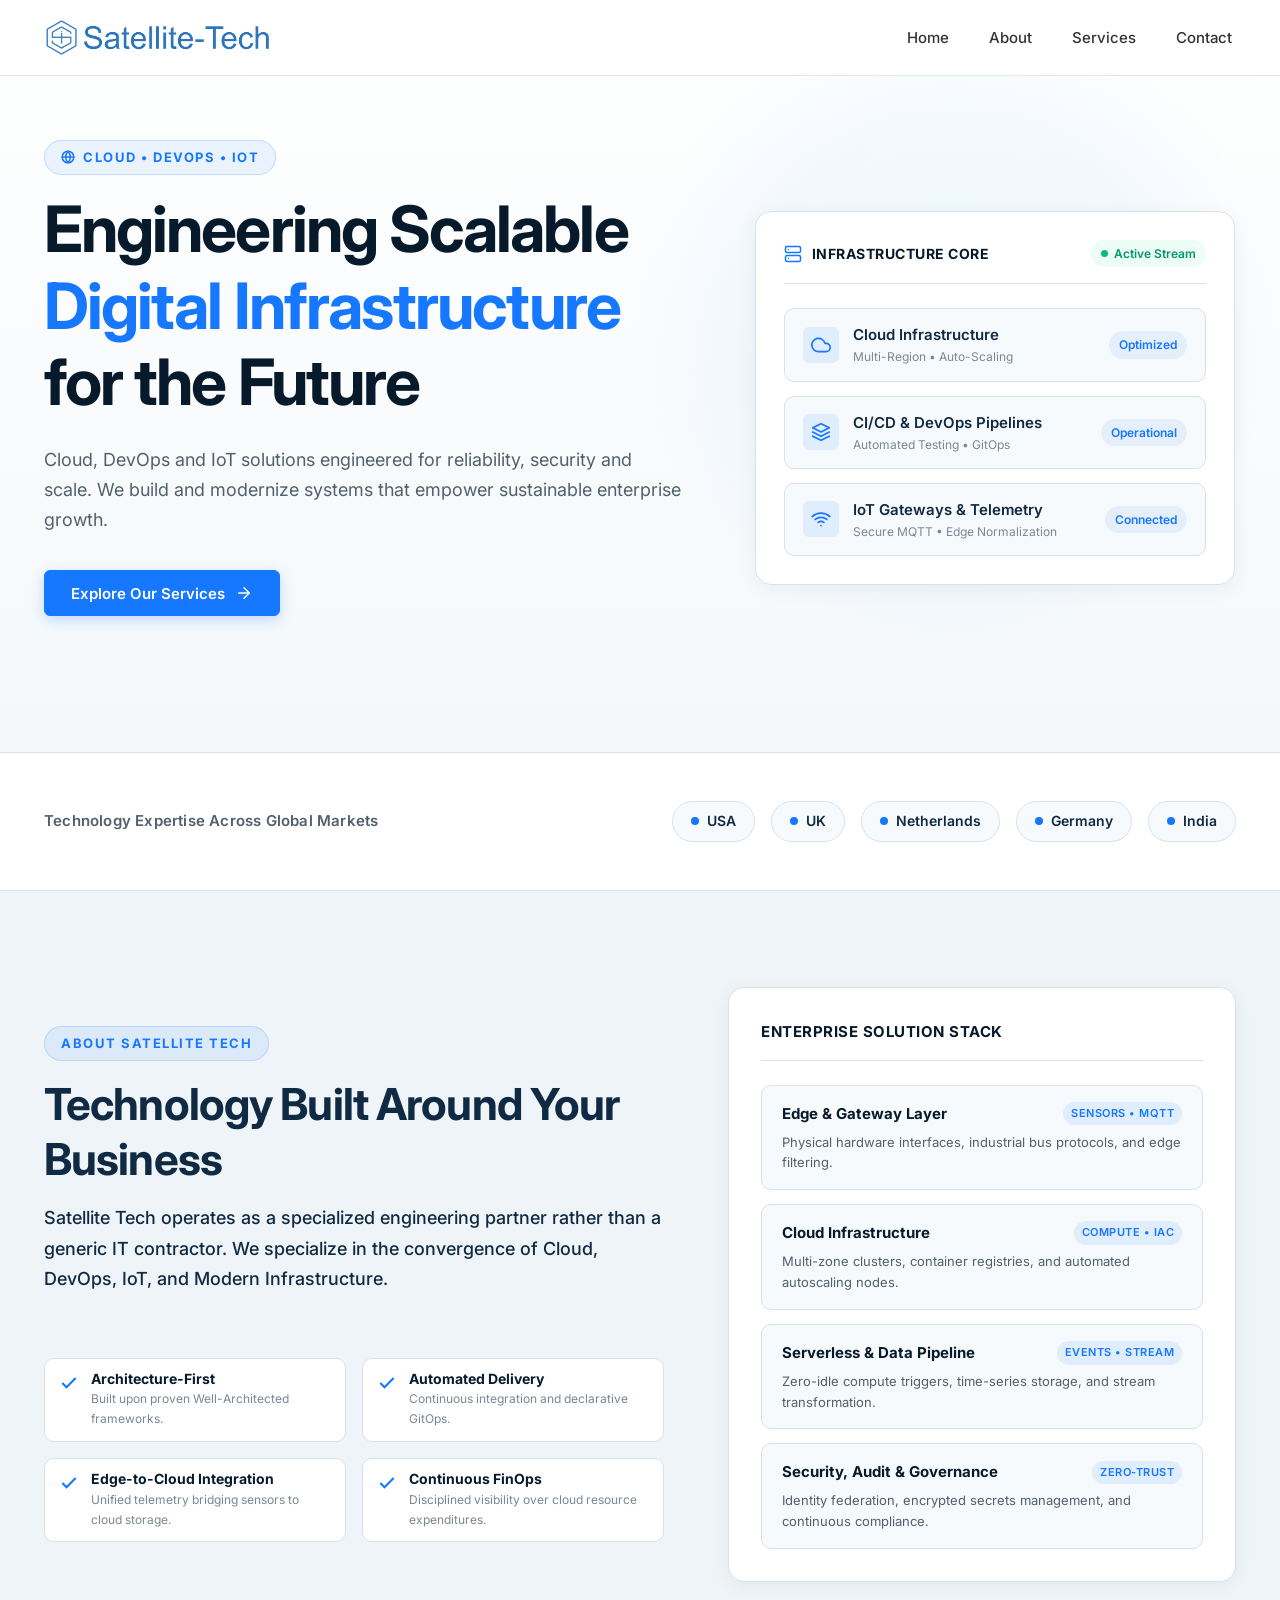
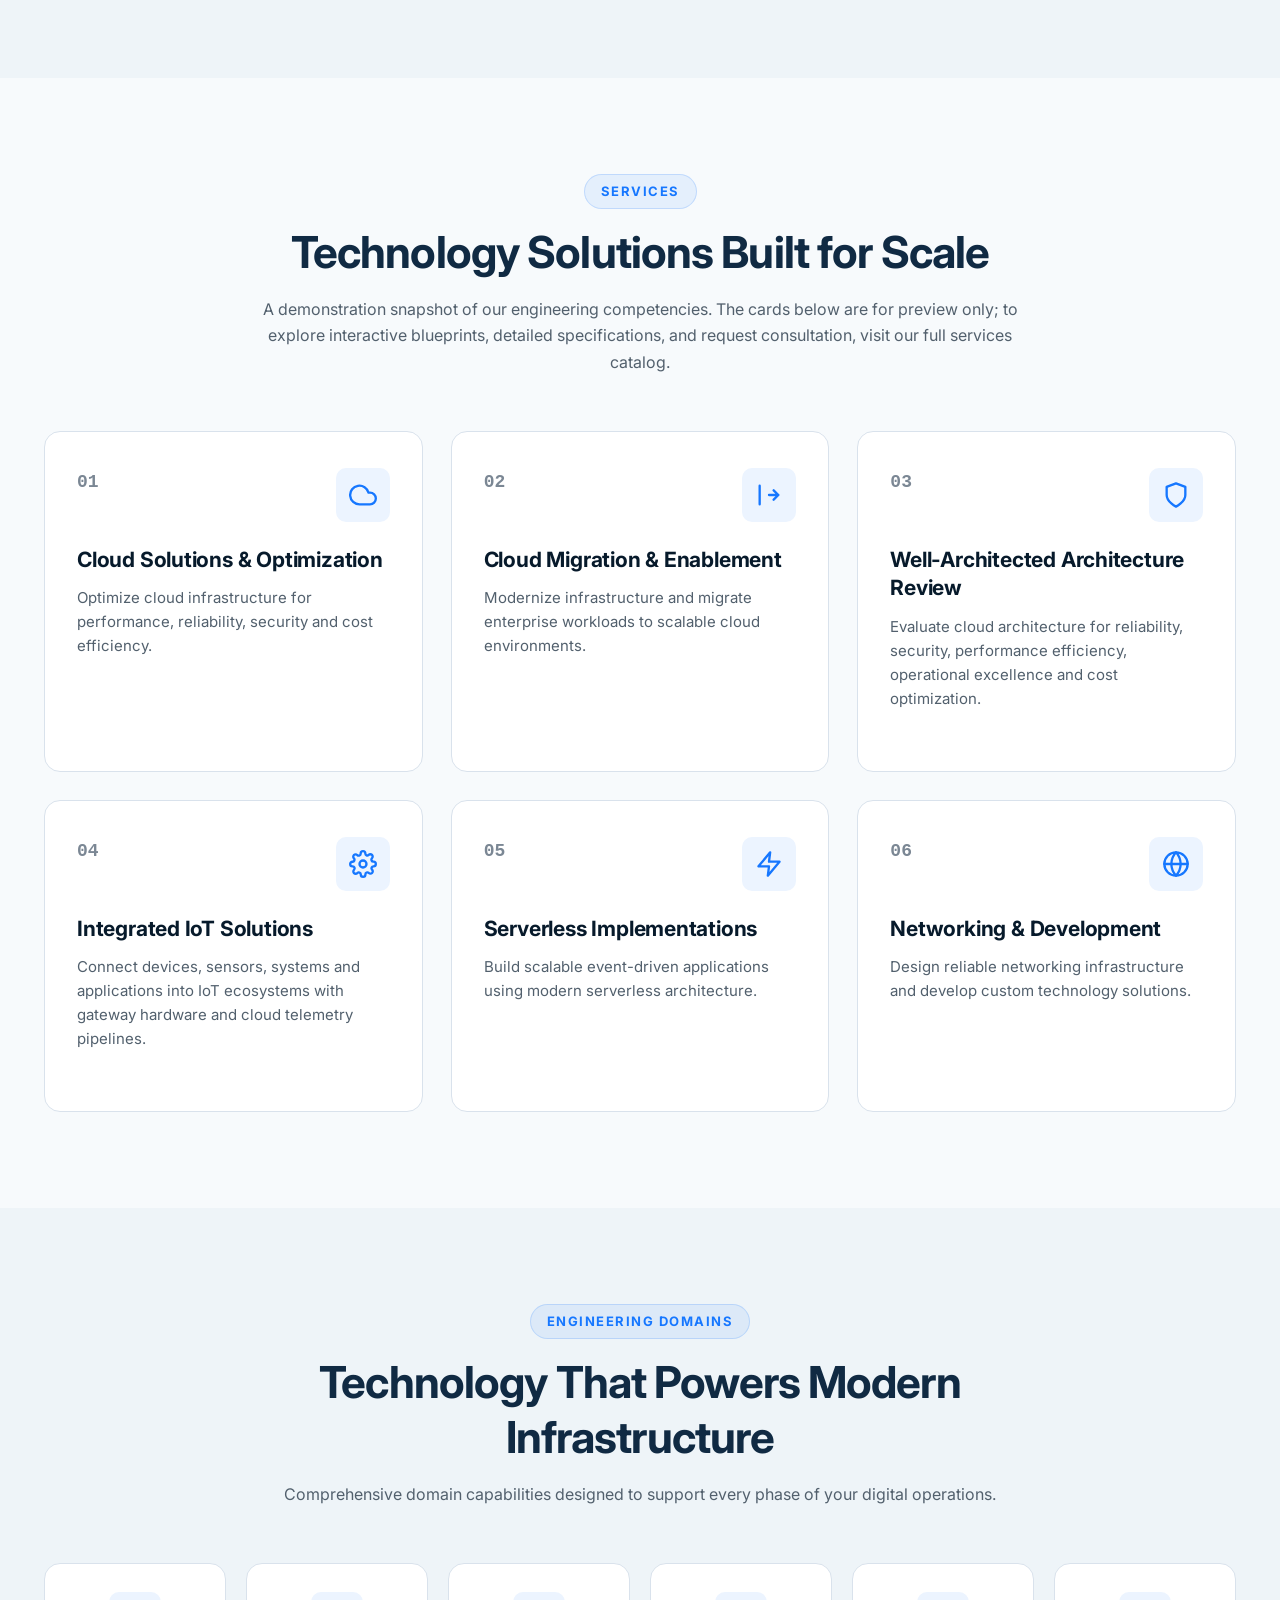
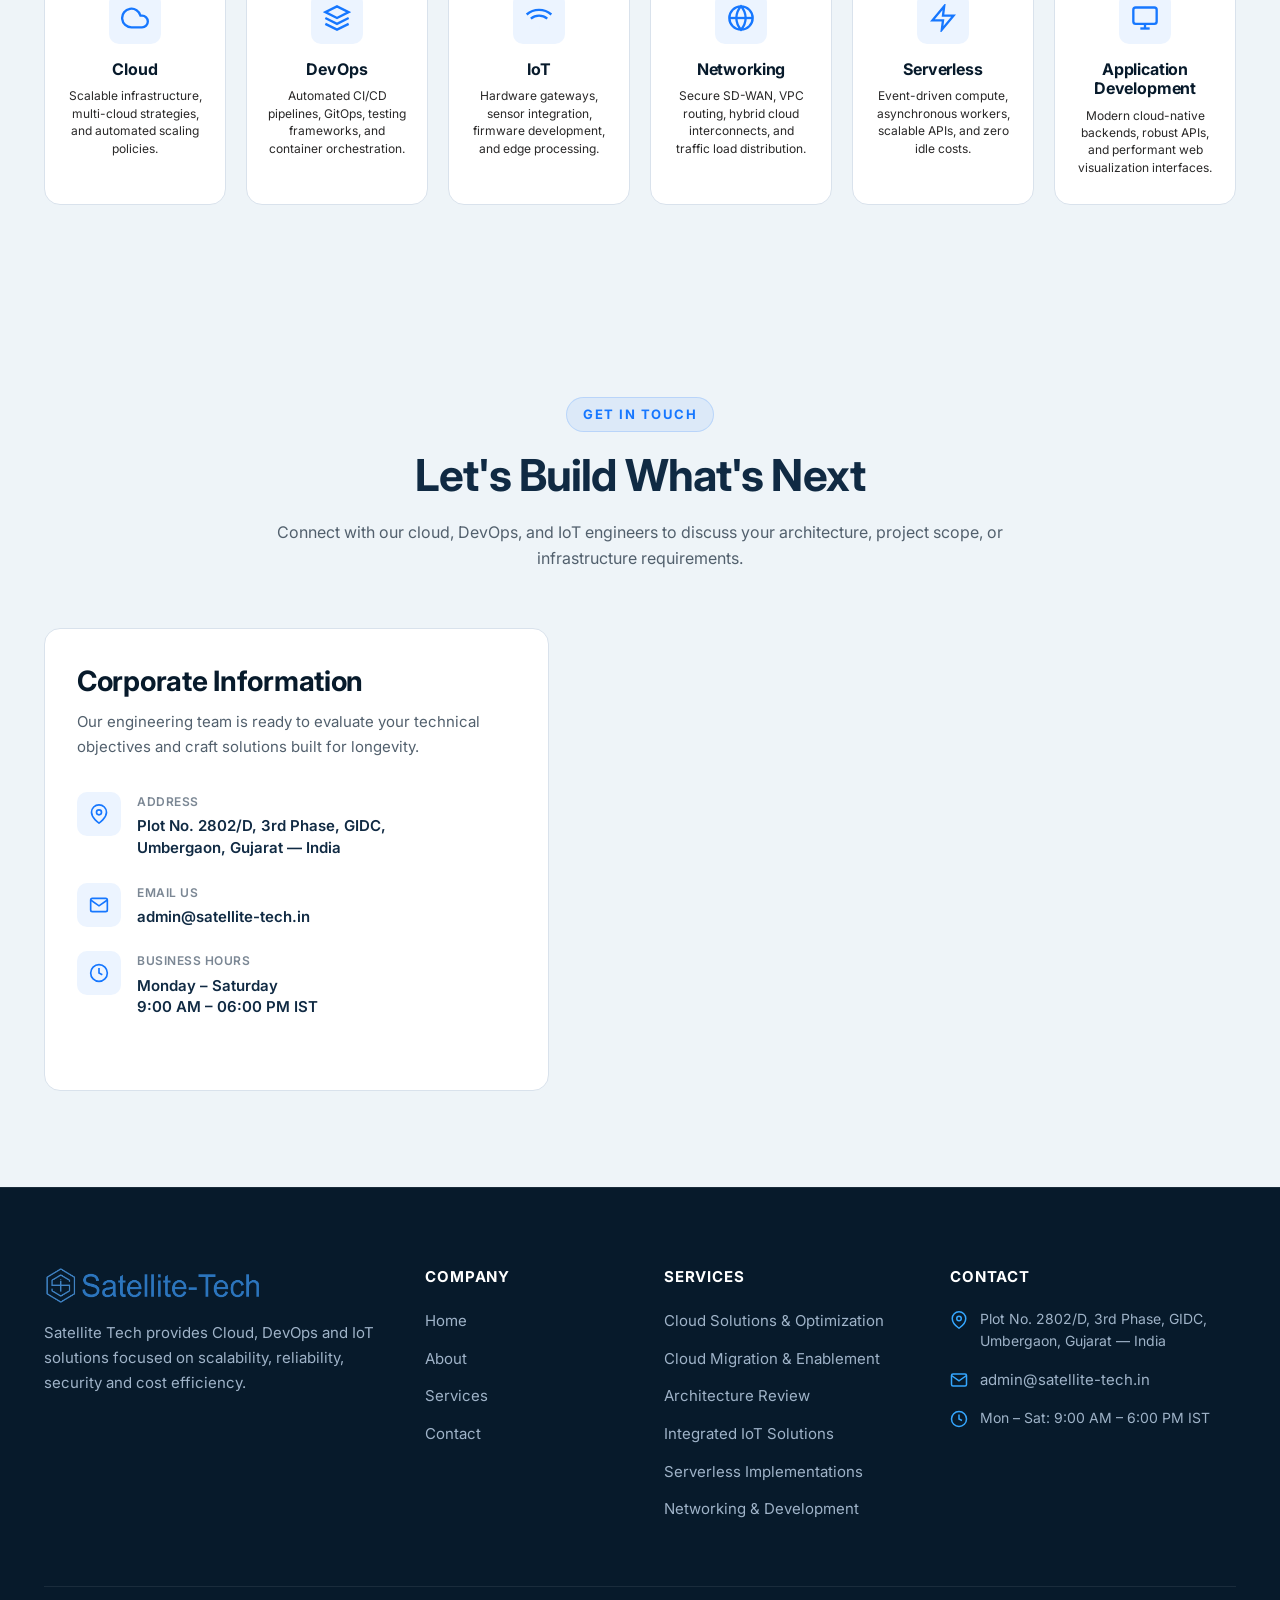
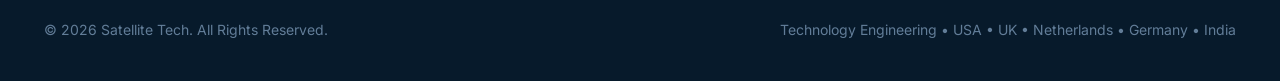
==== commit ccf345f1: "remove extra contend from contact" ====
--- a/index.html
+++ b/index.html
@@ -635,11 +635,6 @@
                 </div>
               </div>
             </div>
-
-            <div class="contact__meta">
-              <strong>Markets Served:</strong> USA &bull; UK &bull; Netherlands &bull; Germany &bull; India.<br>
-              Direct static inquiry pipeline ready for secure email routing.
-            </div>
           </div>
     
    
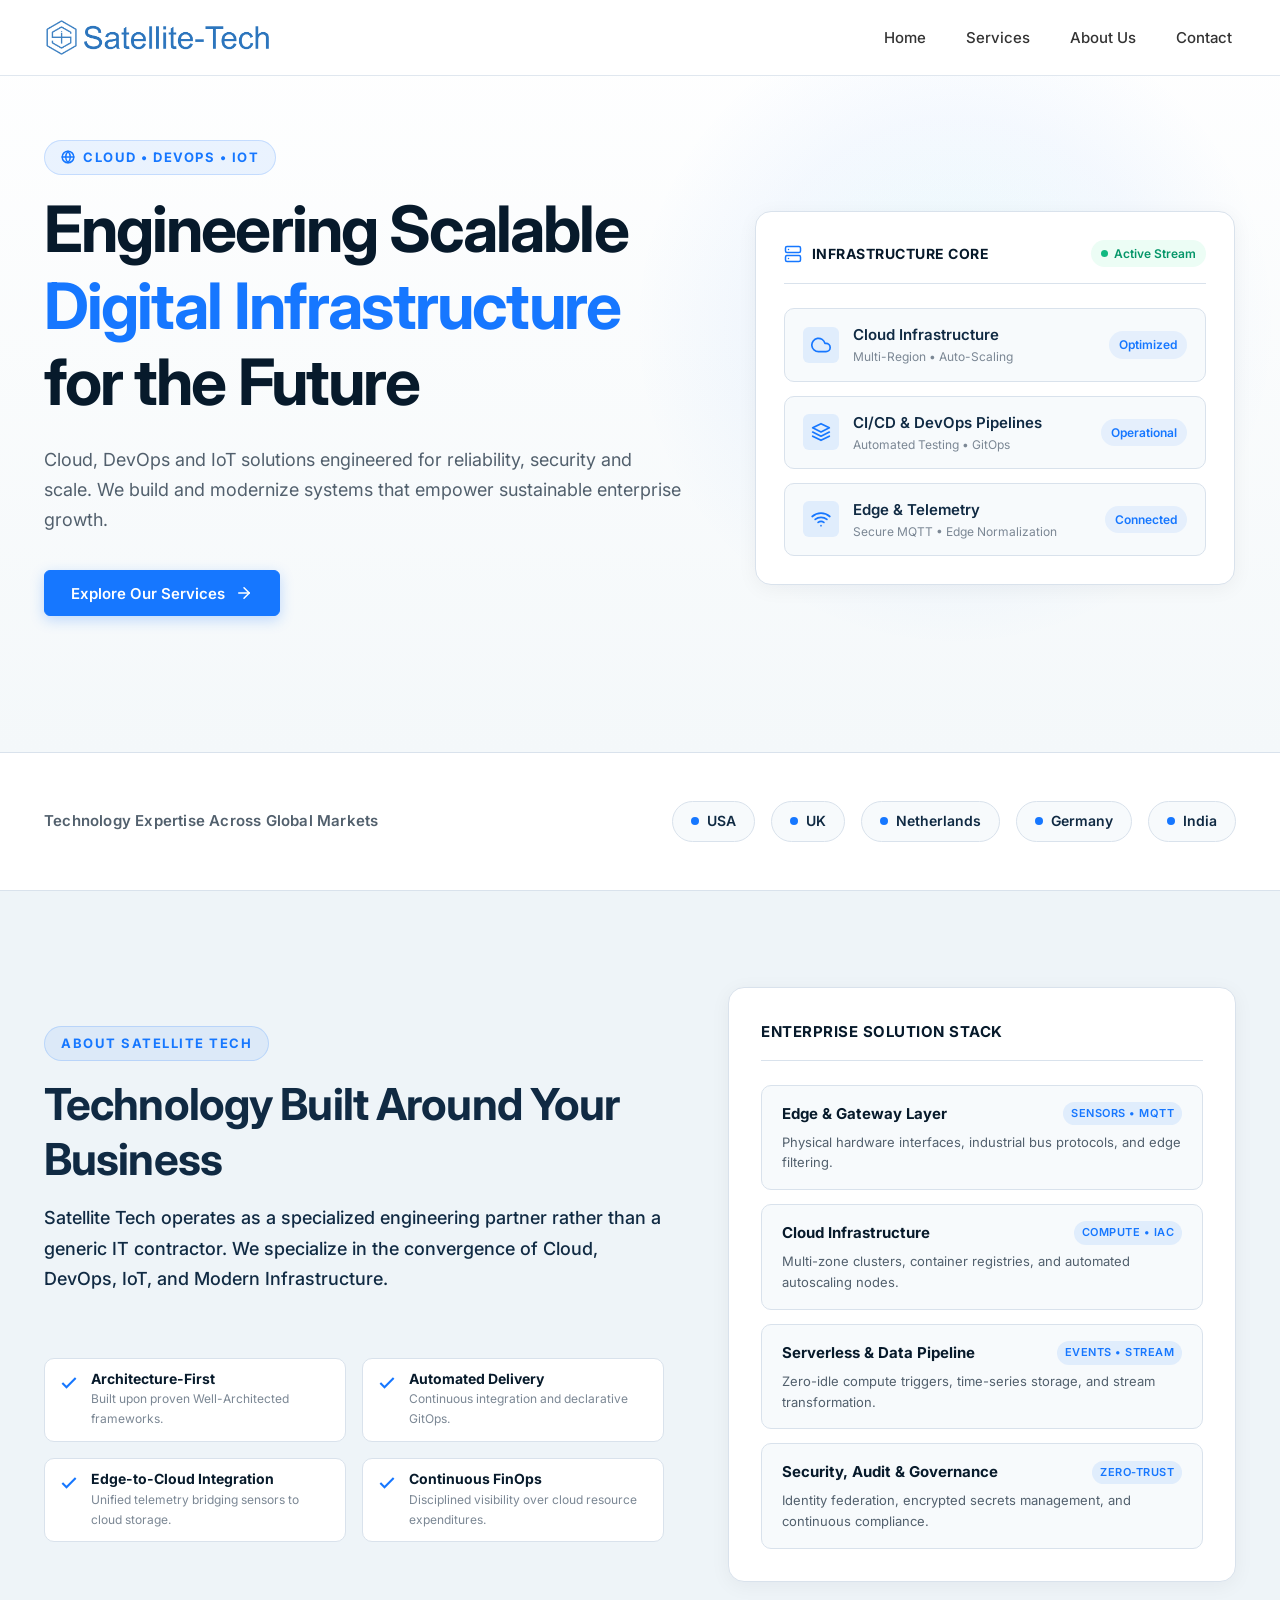
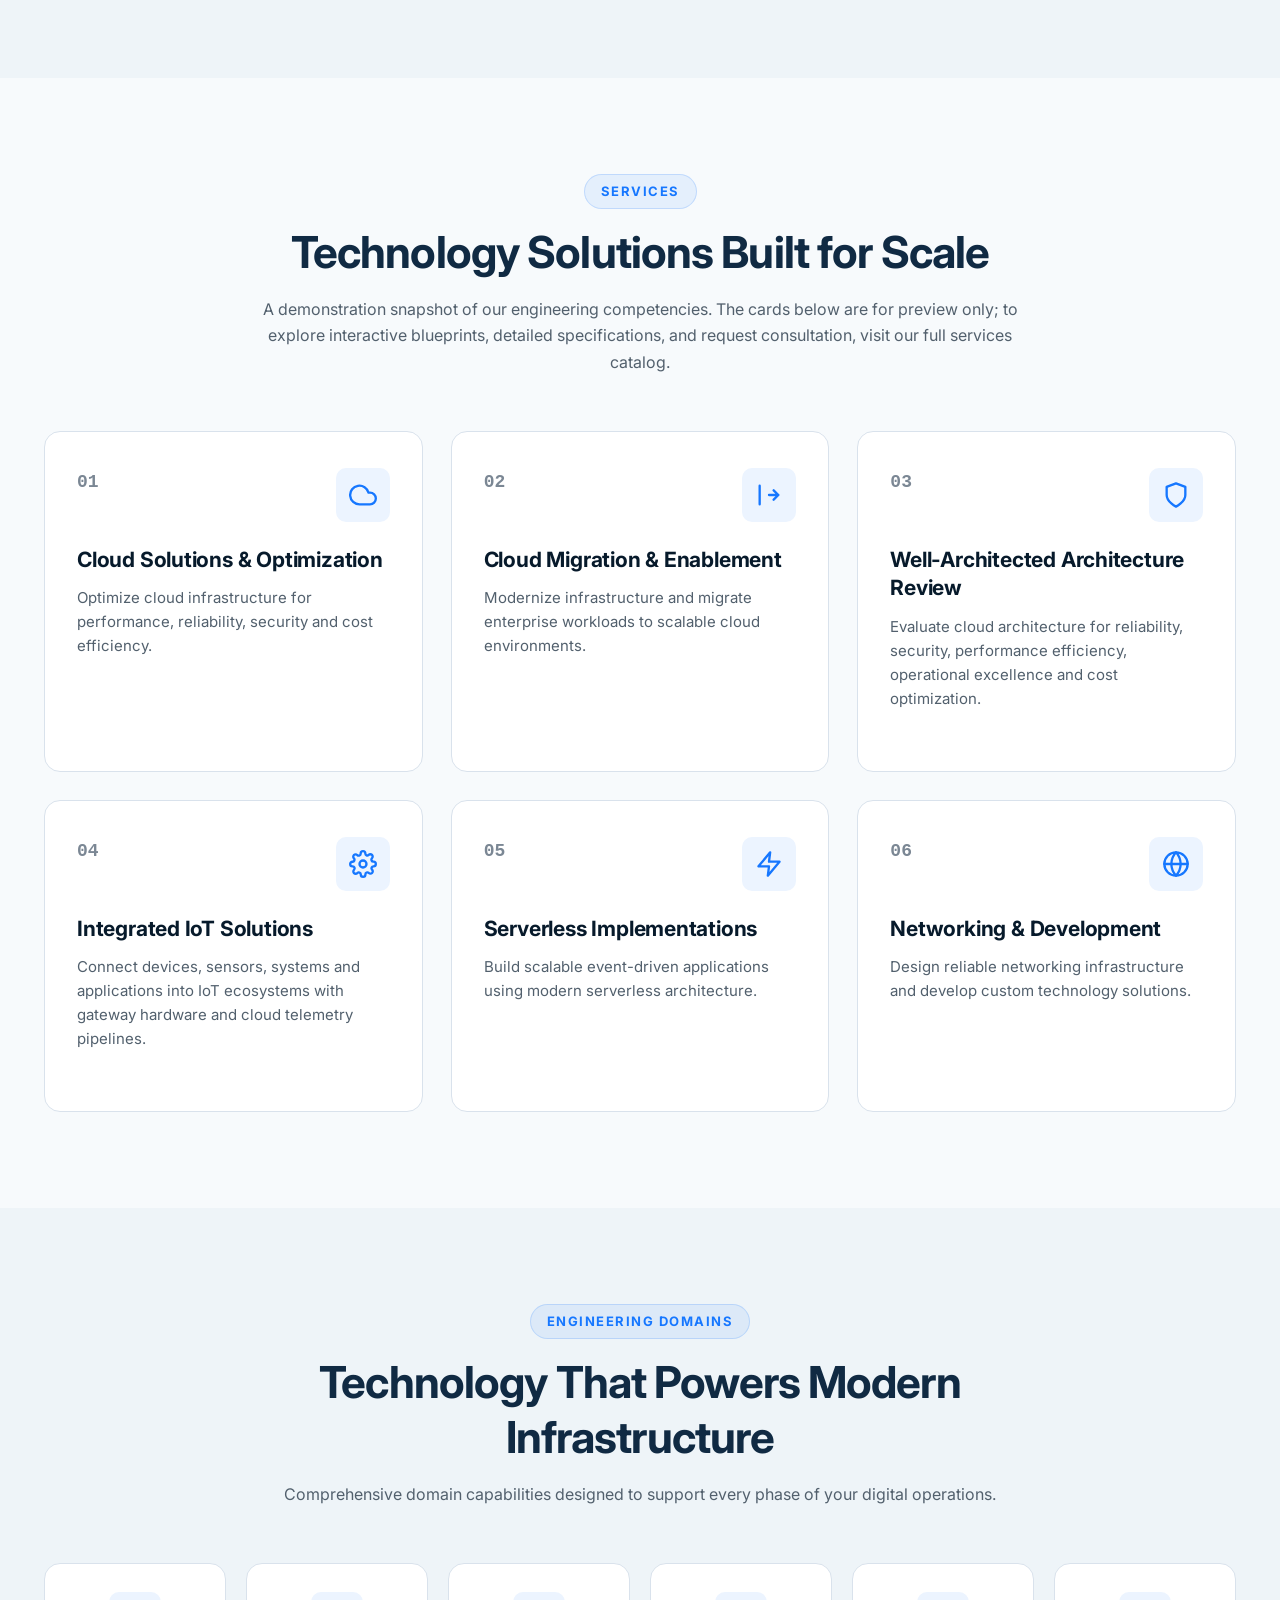
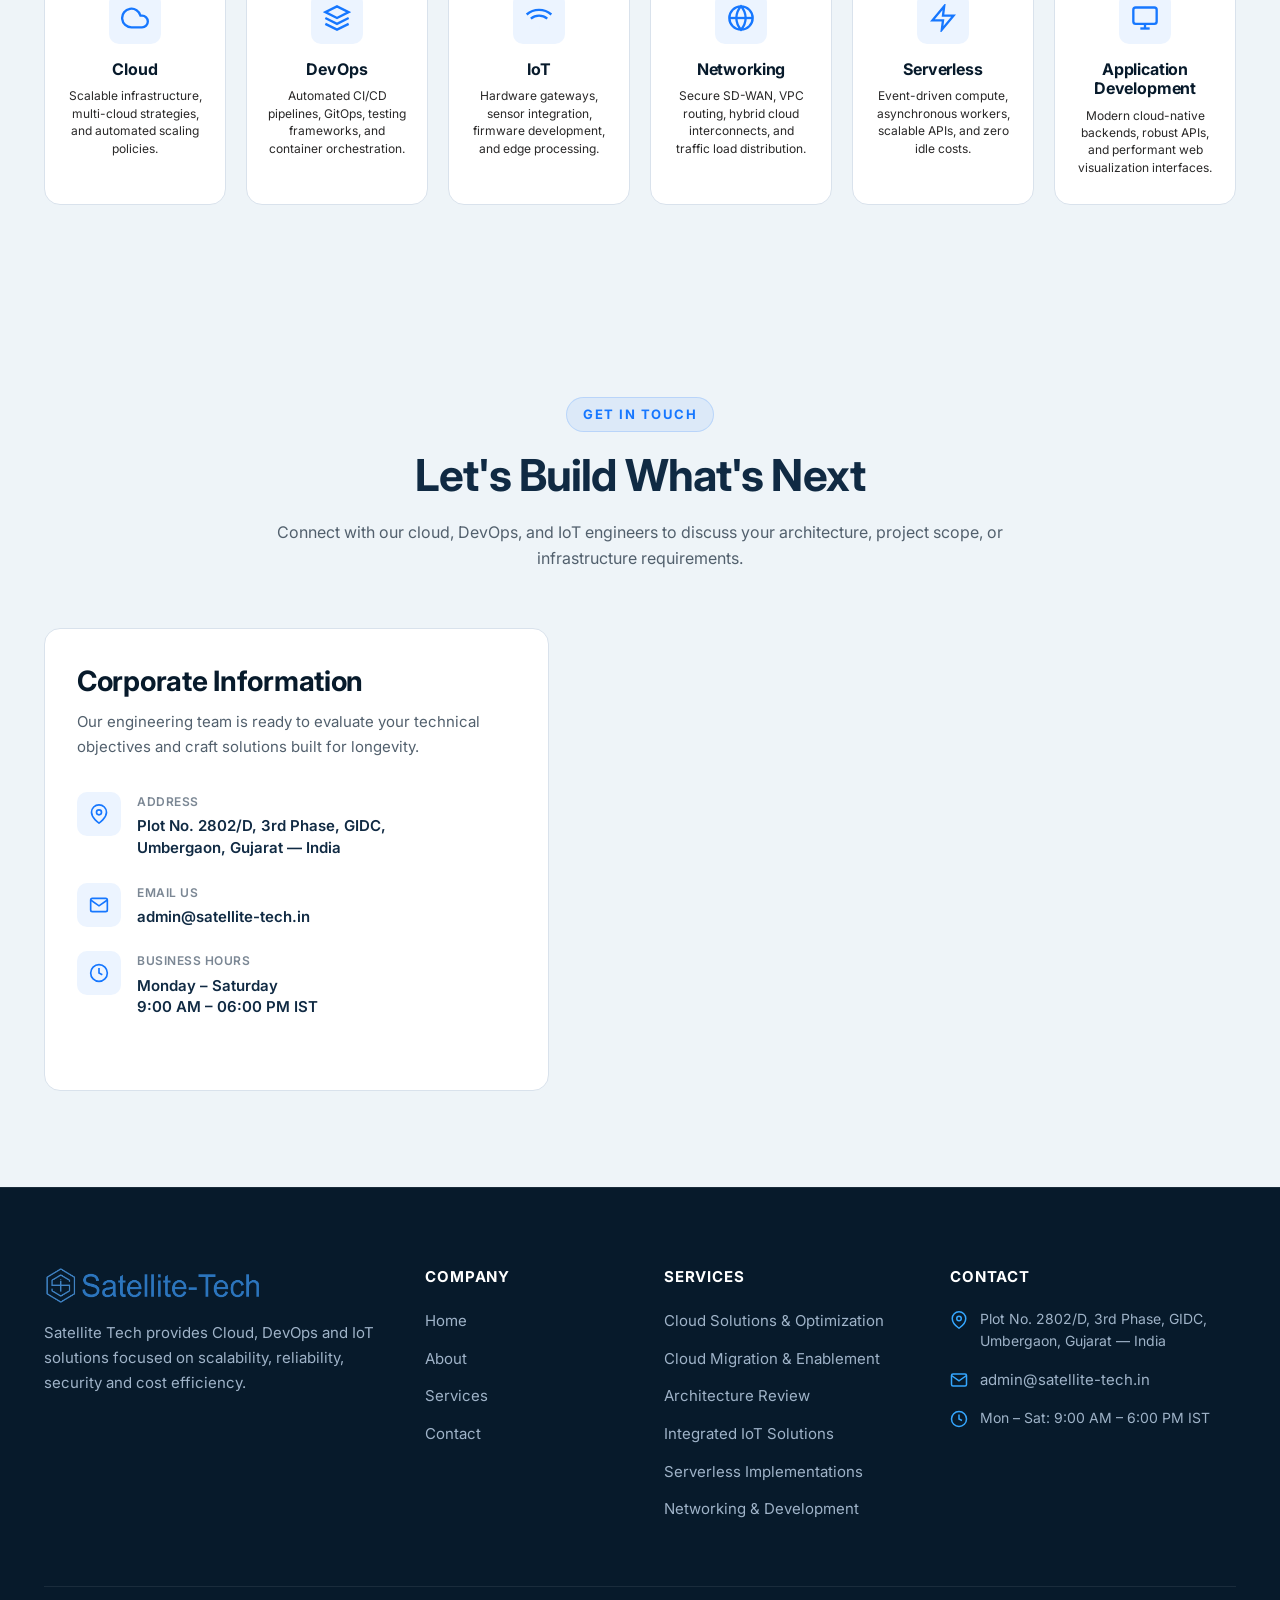
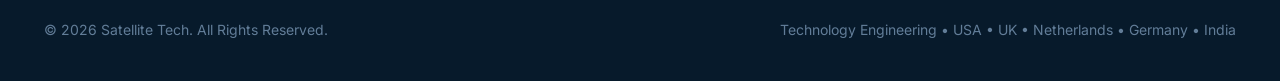
==== commit bf20e48e: "Updated IOT content, nav bar and buttons" ====
--- a/index.html
+++ b/index.html
@@ -15,7 +15,9 @@
   <meta property="og:type" content="website">
   <meta property="og:url" content="https://satellite-tech.in">
   <meta property="og:image" content="images/logo.png">
-  
+  <meta property="og:image:type" content="image/jpeg">
+  <meta property="og:image:alt" content="Satellite Tech">
+
   <meta name="twitter:card" content="summary_large_image">
   <meta name="twitter:title" content="Satellite Tech | Cloud, DevOps &amp; IoT Solutions">
   <meta name="twitter:description" content="Cloud, DevOps and IoT solutions engineered for reliability, security and scale.">
@@ -43,9 +45,8 @@
       
       <nav class="navbar__menu" id="nav-menu" aria-label="Primary Navigation">
         <a href="index.html" class="navbar__link active">Home</a>
-        <a href="about.html" class="navbar__link">About</a>
         <a href="services.html" class="navbar__link">Services</a>
-     
+        <a href="about.html" class="navbar__link">About Us</a>  
         <a href="contact.html" class="navbar__link">Contact</a>
       </nav>
 
@@ -63,9 +64,6 @@
   </header>
 
   <main>
-    <!-- =======================================================================
-         HERO SECTION
-         ======================================================================= -->
     <section class="hero" id="hero">
       <div class="container">
         <div class="hero__grid">
@@ -161,7 +159,7 @@
                       </svg>
                     </div>
                     <div>
-                      <div class="schematic__node-title">IoT Gateways &amp; Telemetry</div>
+                      <div class="schematic__node-title">Edge &amp; Telemetry</div>
                       <div class="schematic__node-metric">Secure MQTT &bull; Edge Normalization</div>
                     </div>
                   </div>
@@ -173,10 +171,6 @@
         </div>
       </div>
     </section>
-
-    <!-- =======================================================================
-         TRUST / GLOBAL PRESENCE SECTION
-         ======================================================================= -->
     <section class="trust" aria-label="Global Presence">
       <div class="container">
         <div class="trust__inner">
@@ -208,10 +202,6 @@
         </div>
       </div>
     </section>
-
-    <!-- =======================================================================
-         ABOUT SECTION
-         ======================================================================= -->
     <section class="section section--light" id="about">
       <div class="container">
         <div class="about__grid">
@@ -325,9 +315,8 @@
         </div>
 
         <div class="services-grid">
-          <!-- Service 01 (Demo Only) -->
-          <article class="service-card">
-            <div class="service-card__top">
+<article class="service-card" onclick="window.location.href='service-cloud-solutions.html'">
+              <div class="service-card__top">
               <span class="service-card__number">01</span>
               <div class="service-card__icon-wrapper" aria-hidden="true">
                 <svg width="28" height="28" viewBox="0 0 24 24" fill="none" stroke="currentColor" stroke-width="2" stroke-linecap="round" stroke-linejoin="round">
@@ -339,22 +328,9 @@
             <p class="service-card__description">
               Optimize cloud infrastructure for performance, reliability, security and cost efficiency.
             </p>
-            <!-- <div class="service-card__features">
-              <div class="service-card__feature-item">
-                <svg width="14" height="14" viewBox="0 0 24 24" fill="none" stroke="currentColor" stroke-width="2.5"><polyline points="20 6 9 17 4 12"></polyline></svg>
-                <span>Infrastructure as Code (IaC)</span>
-              </div>
-              <div class="service-card__feature-item">
-                <svg width="14" height="14" viewBox="0 0 24 24" fill="none" stroke="currentColor" stroke-width="2.5"><polyline points="20 6 9 17 4 12"></polyline></svg>
-                <span>FinOps &amp; Resource Right-Sizing</span>
-              </div>
-            </div> -->
-
           </article>
-
-          <!-- Service 02 (Demo Only) -->
-          <article class="service-card ">
-            <div class="service-card__top">
+<article class="service-card" onclick="window.location.href='service-cloud-migration.html'">
+              <div class="service-card__top">
               <span class="service-card__number">02</span>
               <div class="service-card__icon-wrapper" aria-hidden="true">
                 <svg width="28" height="28" viewBox="0 0 24 24" fill="none" stroke="currentColor" stroke-width="2" stroke-linecap="round" stroke-linejoin="round">
@@ -366,22 +342,9 @@
             <p class="service-card__description">
               Modernize infrastructure and migrate enterprise workloads to scalable cloud environments.
             </p>
-            <!-- <div class="service-card__features">
-              <div class="service-card__feature-item">
-                <svg width="14" height="14" viewBox="0 0 24 24" fill="none" stroke="currentColor" stroke-width="2.5"><polyline points="20 6 9 17 4 12"></polyline></svg>
-                <span>Workload Discovery &amp; Readiness</span>
-              </div>
-              <div class="service-card__feature-item">
-                <svg width="14" height="14" viewBox="0 0 24 24" fill="none" stroke="currentColor" stroke-width="2.5"><polyline points="20 6 9 17 4 12"></polyline></svg>
-                <span>Zero-Downtime Data Cutover</span>
-              </div>
-            </div> -->
-
           </article>
-
-          <!-- Service 03 (Demo Only) -->
-          <article class="service-card">
-            <div class="service-card__top">
+<article class="service-card" onclick="window.location.href='service-architecture-review.html'">
+              <div class="service-card__top">
               <span class="service-card__number">03</span>
               <div class="service-card__icon-wrapper" aria-hidden="true">
                 <svg width="28" height="28" viewBox="0 0 24 24" fill="none" stroke="currentColor" stroke-width="2" stroke-linecap="round" stroke-linejoin="round">
@@ -393,21 +356,9 @@
             <p class="service-card__description">
               Evaluate cloud architecture for reliability, security, performance efficiency, operational excellence and cost optimization.
             </p>
-            <!-- <div class="service-card__features">
-              <div class="service-card__feature-item">
-                <svg width="14" height="14" viewBox="0 0 24 24" fill="none" stroke="currentColor" stroke-width="2.5"><polyline points="20 6 9 17 4 12"></polyline></svg>
-                <span>Full 5-Pillar Architectural Audit</span>
-              </div>
-              <div class="service-card__feature-item">
-                <svg width="14" height="14" viewBox="0 0 24 24" fill="none" stroke="currentColor" stroke-width="2.5"><polyline points="20 6 9 17 4 12"></polyline></svg>
-                <span>Remediation Roadmap &amp; Risk Matrix</span>
-              </div>
-            </div> -->
 
           </article>
-
-          <!-- Service 04 (Demo Only) -->
-          <article class="service-card">
+          <article class="service-card" onclick="window.location.href='service-iot-solutions.html'">
             <div class="service-card__top">
               <span class="service-card__number">04</span>
               <div class="service-card__icon-wrapper" aria-hidden="true">
@@ -421,21 +372,8 @@
             <p class="service-card__description">
               Connect devices, sensors, systems and applications into IoT ecosystems with gateway hardware and cloud telemetry pipelines.
             </p>
-            <!-- <div class="service-card__features">
-              <div class="service-card__feature-item">
-                <svg width="14" height="14" viewBox="0 0 24 24" fill="none" stroke="currentColor" stroke-width="2.5"><polyline points="20 6 9 17 4 12"></polyline></svg>
-                <span>Gateway Hardware &amp; Sensor Interfacing</span>
-              </div>
-              <div class="service-card__feature-item">
-                <svg width="14" height="14" viewBox="0 0 24 24" fill="none" stroke="currentColor" stroke-width="2.5"><polyline points="20 6 9 17 4 12"></polyline></svg>
-                <span>Cloud Ingestion &amp; Live Telemetry</span>
-              </div>
-            </div> -->
-
           </article>
-
-          <!-- Service 05 (Demo Only) -->
-          <article class="service-card">
+          <article class="service-card" onclick="window.location.href='service-serverless.html'">
             <div class="service-card__top">
               <span class="service-card__number">05</span>
               <div class="service-card__icon-wrapper" aria-hidden="true">
@@ -448,21 +386,8 @@
             <p class="service-card__description">
               Build scalable event-driven applications using modern serverless architecture.
             </p>
-            <!-- <div class="service-card__features">
-              <div class="service-card__feature-item">
-                <svg width="14" height="14" viewBox="0 0 24 24" fill="none" stroke="currentColor" stroke-width="2.5"><polyline points="20 6 9 17 4 12"></polyline></svg>
-                <span>Event-Driven Microservices</span>
-              </div>
-              <div class="service-card__feature-item">
-                <svg width="14" height="14" viewBox="0 0 24 24" fill="none" stroke="currentColor" stroke-width="2.5"><polyline points="20 6 9 17 4 12"></polyline></svg>
-                <span>Zero-Idle Compute Architecture</span>
-              </div>
-            </div> -->
-
           </article>
-
-          <!-- Service 06 (Demo Only) -->
-          <article class="service-card">
+          <article class="service-card" onclick="window.location.href='service-networking-development.html'">
             <div class="service-card__top">
               <span class="service-card__number">06</span>
               <div class="service-card__icon-wrapper" aria-hidden="true">
@@ -477,27 +402,11 @@
             <p class="service-card__description">
               Design reliable networking infrastructure and develop custom technology solutions.
             </p>
-            <!-- <div class="service-card__features">
-              <div class="service-card__feature-item">
-                <svg width="14" height="14" viewBox="0 0 24 24" fill="none" stroke="currentColor" stroke-width="2.5"><polyline points="20 6 9 17 4 12"></polyline></svg>
-                <span>Hybrid Cloud &amp; SD-WAN Topologies</span>
-              </div>
-              <div class="service-card__feature-item">
-                <svg width="14" height="14" viewBox="0 0 24 24" fill="none" stroke="currentColor" stroke-width="2.5"><polyline points="20 6 9 17 4 12"></polyline></svg>
-                <span>High-Throughput API Engineering</span>
-              </div>
-            </div> -->
-
           </article>
         </div>
-
-
       </div>
     </section>
 
-    <!-- =======================================================================
-         TECHNOLOGY CAPABILITIES
-         ======================================================================= -->
     <section class="section section--light" id="technology">
       <div class="container">
         <div class="section-header reveal">
@@ -559,14 +468,6 @@
         </div>
       </div>
     </section>
-
-    <!-- =======================================================================
-         WORK PROCESS
-         ======================================================================= -->
-    
-    <!-- =======================================================================
-         CONTACT SECTION
-         ======================================================================= -->
     <section class="section section--light" id="contact">
       <div class="container">
         <div class="section-header reveal">
@@ -660,9 +561,6 @@
     </section>
   </main>
 
-  <!-- =========================================================================
-       FOOTER
-       ========================================================================= -->
   <footer class="footer">
     <div class="container">
       <div class="footer__grid">
@@ -736,9 +634,6 @@
     </div>
   </footer>
 
-  <!-- =========================================================================
-       SERVICE DETAIL MODAL
-       ========================================================================= -->
   <div class="modal" id="service-modal" role="dialog" aria-modal="true" aria-hidden="true" aria-labelledby="modal-title">
     <div class="modal__card">
       <button class="modal__close" id="modal-close" aria-label="Close modal">
@@ -769,6 +664,5 @@
       </div>
     </div>
   </div>
-
 </body>
 </html>
--- a/css/style.css
+++ b/css/style.css
@@ -1,11 +1,3 @@
-/* ==========================================================================
-   SATELLITE TECH — OFFICIAL WEBSITE STYLESHEET
-   Clean, Modern Vanilla CSS Architecture
-   ========================================================================== */
-
-/* --------------------------------------------------------------------------
-   1. RESET & BOX SIZING
-   -------------------------------------------------------------------------- */
 *, *::before, *::after {
   box-sizing: border-box;
   margin: 0;
@@ -53,9 +45,6 @@
   border: none;
 }
 
-/* --------------------------------------------------------------------------
-   2. VARIABLES
-   -------------------------------------------------------------------------- */
 :root {
   --primary-navy: #071A2B;
   --dark-navy: #0B253D;
@@ -84,9 +73,6 @@
   --navbar-height: 76px;
 }
 
-/* --------------------------------------------------------------------------
-   3. GLOBAL STYLES & LAYOUT
-   -------------------------------------------------------------------------- */
 .container {
   width: 100%;
   max-width: var(--max-width);
@@ -162,9 +148,6 @@
   color: #9FB3C8;
 }
 
-/* --------------------------------------------------------------------------
-   4. TYPOGRAPHY
-   -------------------------------------------------------------------------- */
 h1, h2, h3, h4, h5, h6 {
   color: var(--text-primary);
   font-weight: 700;
@@ -191,9 +174,6 @@
   line-height: 1.65;
 }
 
-/* --------------------------------------------------------------------------
-   5. BUTTONS
-   -------------------------------------------------------------------------- */
 .btn {
   display: inline-flex;
   align-items: center;
@@ -267,9 +247,6 @@
   transform: translateX(3px);
 }
 
-/* --------------------------------------------------------------------------
-   6. NAVBAR
-   -------------------------------------------------------------------------- */
 .navbar {
   position: fixed;
   top: 0;
@@ -419,9 +396,6 @@
   width: 100%;
 }
 
-/* --------------------------------------------------------------------------
-   7. HERO SECTION
-   -------------------------------------------------------------------------- */
 .hero {
   padding-top: calc(var(--navbar-height) + 64px);
   padding-bottom: 96px;
@@ -650,9 +624,6 @@
   font-weight: 600;
 }
 
-/* --------------------------------------------------------------------------
-   8. TRUST / GLOBAL PRESENCE
-   -------------------------------------------------------------------------- */
 .trust {
   padding-top: 48px;
   padding-bottom: 48px;
@@ -710,9 +681,6 @@
   background-color: var(--primary-blue);
 }
 
-/* --------------------------------------------------------------------------
-   9. SERVICES SECTION
-   -------------------------------------------------------------------------- */
 .services-grid {
   display: grid;
   grid-template-columns: repeat(3, 1fr);
@@ -838,9 +806,6 @@
   gap: 12px;
 }
 
-/* --------------------------------------------------------------------------
-   10. SOLUTIONS FLOW SECTION
-   -------------------------------------------------------------------------- */
 .solutions-pipeline {
   background-color: var(--white);
   border: 1px solid var(--border);
@@ -946,9 +911,6 @@
   color: var(--text-secondary);
 }
 
-/* --------------------------------------------------------------------------
-   11. WHY SATELLITE TECH
-   -------------------------------------------------------------------------- */
 .why-grid {
   display: grid;
   grid-template-columns: repeat(3, 1fr);
@@ -994,9 +956,6 @@
   line-height: 1.6;
 }
 
-/* --------------------------------------------------------------------------
-   12. ABOUT SECTION
-   -------------------------------------------------------------------------- */
 .about__grid {
   display: grid;
   grid-template-columns: 1.1fr 0.9fr;
@@ -1129,9 +1088,6 @@
   color: var(--text-secondary);
 }
 
-/* --------------------------------------------------------------------------
-   13. MISSION / VISION / VALUES
-   -------------------------------------------------------------------------- */
 .mvv-grid {
   display: grid;
   grid-template-columns: 1fr 1fr;
@@ -1222,9 +1178,6 @@
   color: var(--primary-navy);
 }
 
-/* --------------------------------------------------------------------------
-   14. TECHNOLOGY CAPABILITIES
-   -------------------------------------------------------------------------- */
 .tech-grid {
   display: grid;
   grid-template-columns: repeat(6, 1fr);
@@ -1280,9 +1233,6 @@
   line-height: 1.45;
 }
 
-/* --------------------------------------------------------------------------
-   15. WORK PROCESS
-   -------------------------------------------------------------------------- */
 .process-timeline {
   display: grid;
   grid-template-columns: repeat(4, 1fr);
@@ -1348,9 +1298,6 @@
   line-height: 1.6;
 }
 
-/* --------------------------------------------------------------------------
-   16. CTA SECTION
-   -------------------------------------------------------------------------- */
 .cta-section {
     background: linear-gradient(135deg, #02528b 0%, var(--dark-navy) 100%);  padding: 96px 0;
   position: relative;
@@ -1426,9 +1373,6 @@
   flex-wrap: wrap;
 }
 
-/* --------------------------------------------------------------------------
-   17. CONTACT SECTION
-   -------------------------------------------------------------------------- */
 .contact__grid {
   display: grid;
   grid-template-columns: 1fr 1.25fr;
@@ -1599,9 +1543,6 @@
   border: 1px solid #FECACA;
 }
 
-/* --------------------------------------------------------------------------
-   18. FOOTER
-   -------------------------------------------------------------------------- */
 .footer {
   background-color: var(--primary-navy);
   color: #9FB3C8;
@@ -1700,9 +1641,6 @@
   color: #9FB3C8;
 }
 
-/* --------------------------------------------------------------------------
-   19. MODAL (SERVICE DETAILS)
-   -------------------------------------------------------------------------- */
 .modal {
   position: fixed;
   top: 0;
@@ -1811,9 +1749,6 @@
   flex-shrink: 0;
 }
 
-/* --------------------------------------------------------------------------
-   20. SCROLL REVEAL ANIMATIONS
-   -------------------------------------------------------------------------- */
 .reveal {
   opacity: 0;
   transform: translateY(24px);
@@ -1830,9 +1765,6 @@
 .reveal-delay-3 { transition-delay: 0.3s; }
 .reveal-delay-4 { transition-delay: 0.4s; }
 
-/* --------------------------------------------------------------------------
-   21. RESPONSIVE DESIGN
-   -------------------------------------------------------------------------- */
 @media (max-width: 1140px) {
   .services-grid,
   .why-grid {
@@ -1949,9 +1881,6 @@
   }
 }
 
-/* --------------------------------------------------------------------------
-   21. DEDICATED SERVICE PAGES STYLING
-   -------------------------------------------------------------------------- */
 .breadcrumbs {
   display: flex;
   align-items: center;
@@ -2389,9 +2318,6 @@
   }
 }
 
-/* --------------------------------------------------------------------------
-   22. ACCESSIBILITY / PREFERS-REDUCED-MOTION
-   -------------------------------------------------------------------------- */
 @media (prefers-reduced-motion: reduce) {
   *, *::before, *::after {
     animation-duration: 0.01ms !important;
@@ -2406,9 +2332,6 @@
   }
 }
 
-/* --------------------------------------------------------------------------
-   23. DEMO SERVICE CARDS & GO BACK (CUT BUTTON)
-   -------------------------------------------------------------------------- */
 .service-card--demo {
   cursor: default;
 }
